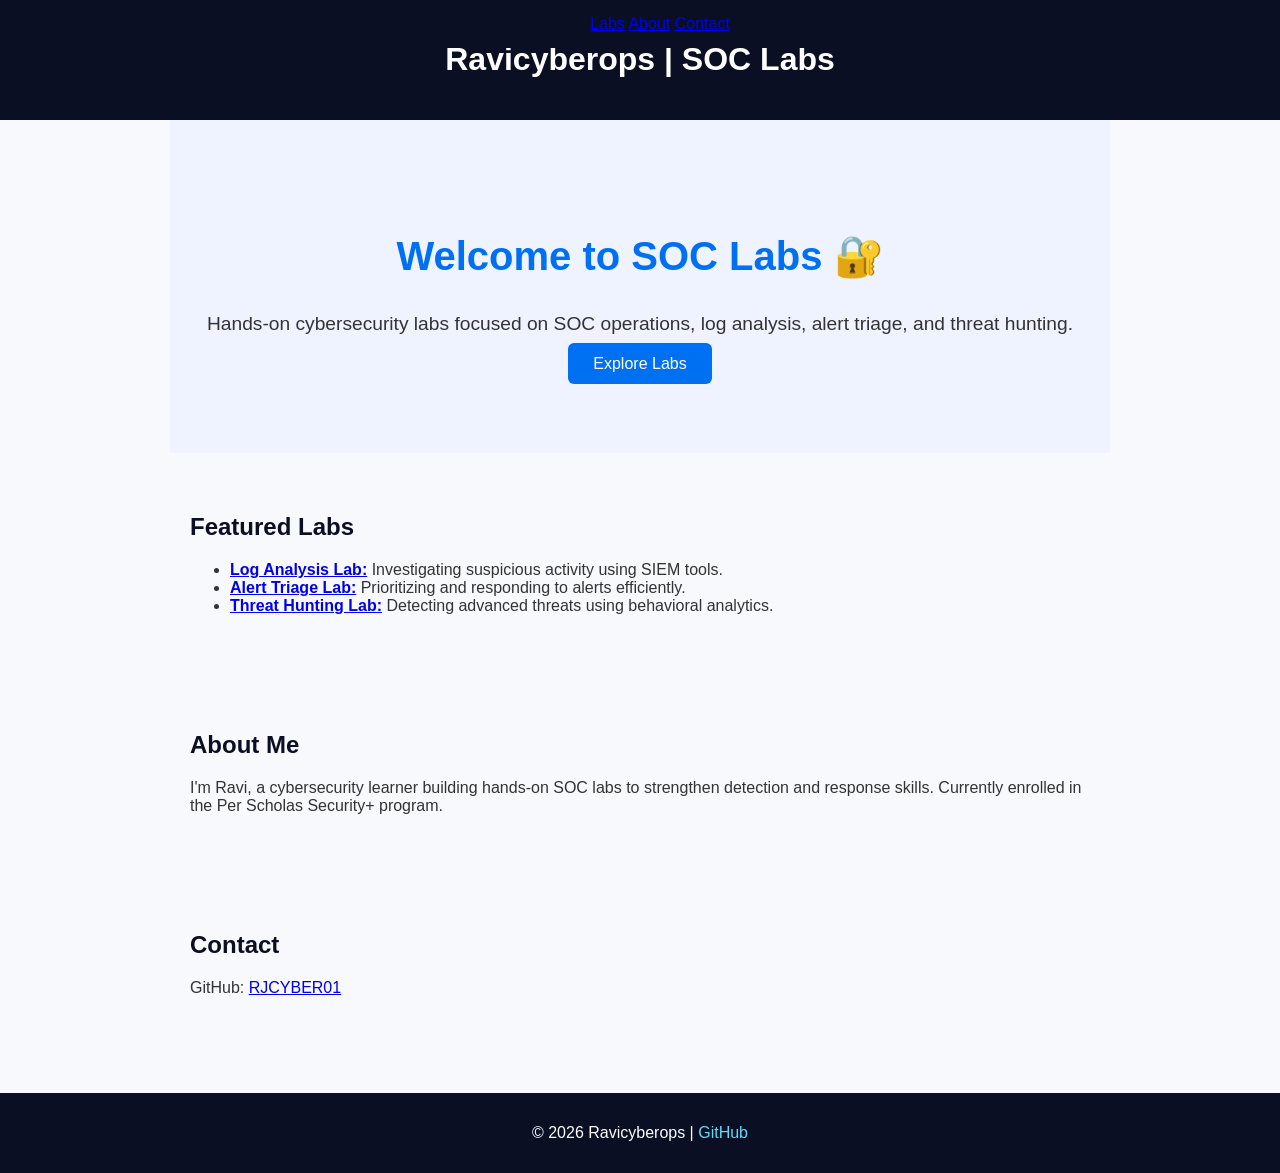
==== index.html @ dcb10598 "Add About Me section to index.html" ====
<!DOCTYPE html>
<html lang="en">
<head>
  <meta charset="UTF-8" />
  <meta name="viewport" content="width=device-width, initial-scale=1.0" />
  <title>Ravicyberops | SOC Labs</title>
  <style>
    body {
      font-family: Arial, sans-serif;
      margin: 0;
      padding: 0;
      background: #f7f9fc;
      color: #333;
    }

    header {
      background: #0a0f24;
      padding: 20px;
      text-align: center;
      color: white;
    }

    <nav>
  <a href="/log-analysis" class="active">Labs</a>
  <a href="#about">About</a>
  <a href="#contact">Contact</a>
</nav>
nav a:hover {
  color: #0070f3;
  text-decoration: underline;
}

nav a.active {
  color: #0070f3;
  border-bottom: 2px solid #0070f3;
}
nav {
  position: fixed;
  top: 0;
  width: 100%;
  background: #0a0f24;
  padding: 15px 0;
  z-index: 1000;
}

    .hero {
      text-align: center;
      padding: 80px 20px;
      background: #eef3ff;
    }

    .hero h1 {
      color: #0070f3;
      font-size: 2.5rem;
    }

    .hero p {
      font-size: 1.2rem;
      margin-bottom: 20px;
    }

    .btn {
      background: #0070f3;
      color: white;
      padding: 12px 25px;
      border-radius: 6px;
      text-decoration: none;
      font-size: 1rem;
    }

    section {
      padding: 40px 20px;
      max-width: 900px;
      margin: auto;
    }

    h2 {
      color: #0a0f24;
      margin-bottom: 20px;
    }

    footer {
      background: #0a0f24;
      color: white;
      text-align: center;
      padding: 15px;
      margin-top: 40px;
    }

    footer a {
      color: #61dafb;
      text-decoration: none;
    }
  </style>
</head>

<body>

  <header>
    <h1>Ravicyberops | SOC Labs</h1>
    <nav>
      <a href="#labs">Labs</a>
      <a href="#about">About</a>
      <a href="#contact">Contact</a>
    </nav>
  </header>

  <section class="hero">
    <h1>Welcome to SOC Labs 🔐</h1>
    <p>Hands-on cybersecurity labs focused on SOC operations, log analysis, alert triage, and threat hunting.</p>
    <a class="btn" href="#labs">Explore Labs</a>
  </section>

  <section id="labs">
  <h2>Featured Labs</h2>
  <ul>
    <li><strong><a href="/log-analysis">Log Analysis Lab:</a></strong> Investigating suspicious activity using SIEM tools.</li>
    <li><strong><a href="/alert-triage">Alert Triage Lab:</a></strong> Prioritizing and responding to alerts efficiently.</li>
    <li><strong><a href="/threat-hunting">Threat Hunting Lab:</a></strong> Detecting advanced threats using behavioral analytics.</li>
  </ul>
</section>



  <section id="about">
    <h2>About Me</h2>
    <p>I'm Ravi, a cybersecurity learner building hands-on SOC labs to strengthen detection and response skills. Currently enrolled in the Per Scholas Security+ program.</p>
  </section>

  <section id="contact">
    <h2>Contact</h2>
    <p>GitHub: <a href="https://github.com/RJCYBER01/soc-labs" target="_blank">RJCYBER01</a></p>
  </section>

  <footer>
    <p>© 2026 Ravicyberops | <a href="https://github.com/RJCYBER01/soc-labs">GitHub</a></p>
  </footer>

</body>
</html>
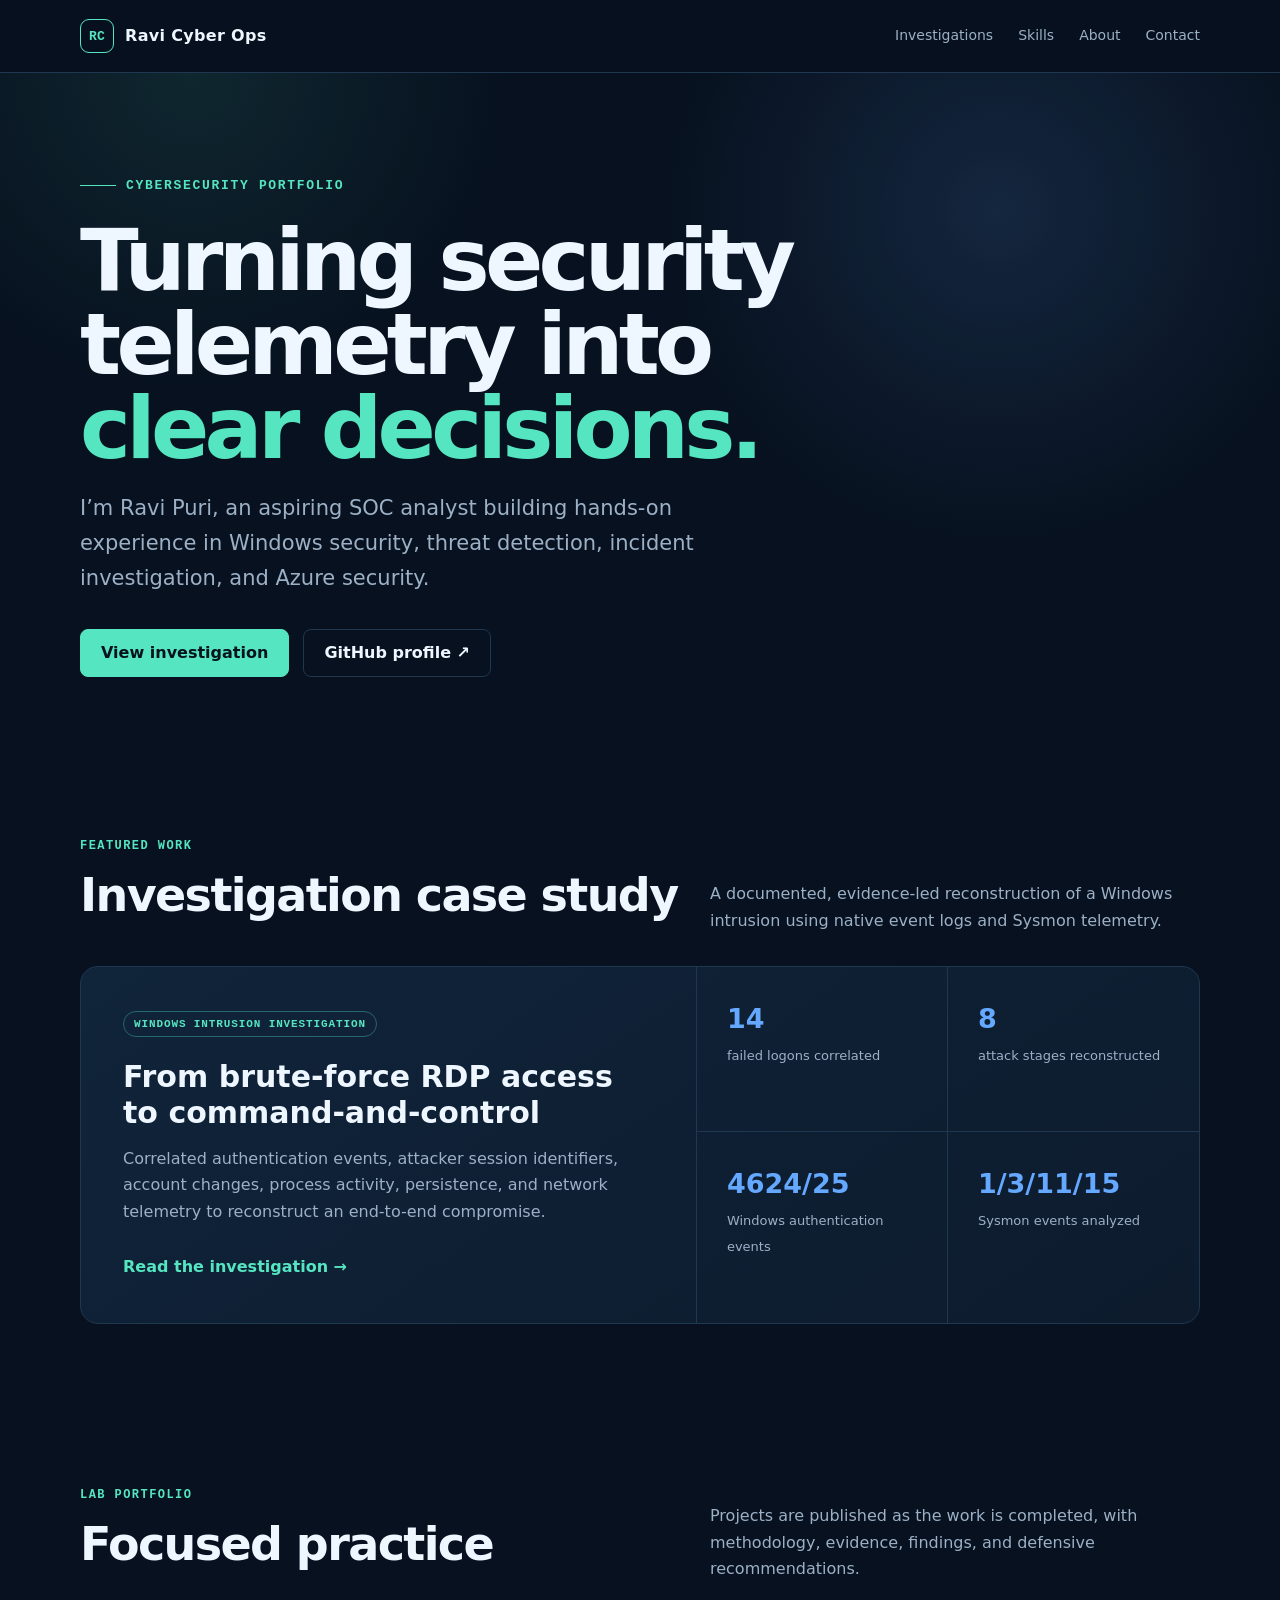
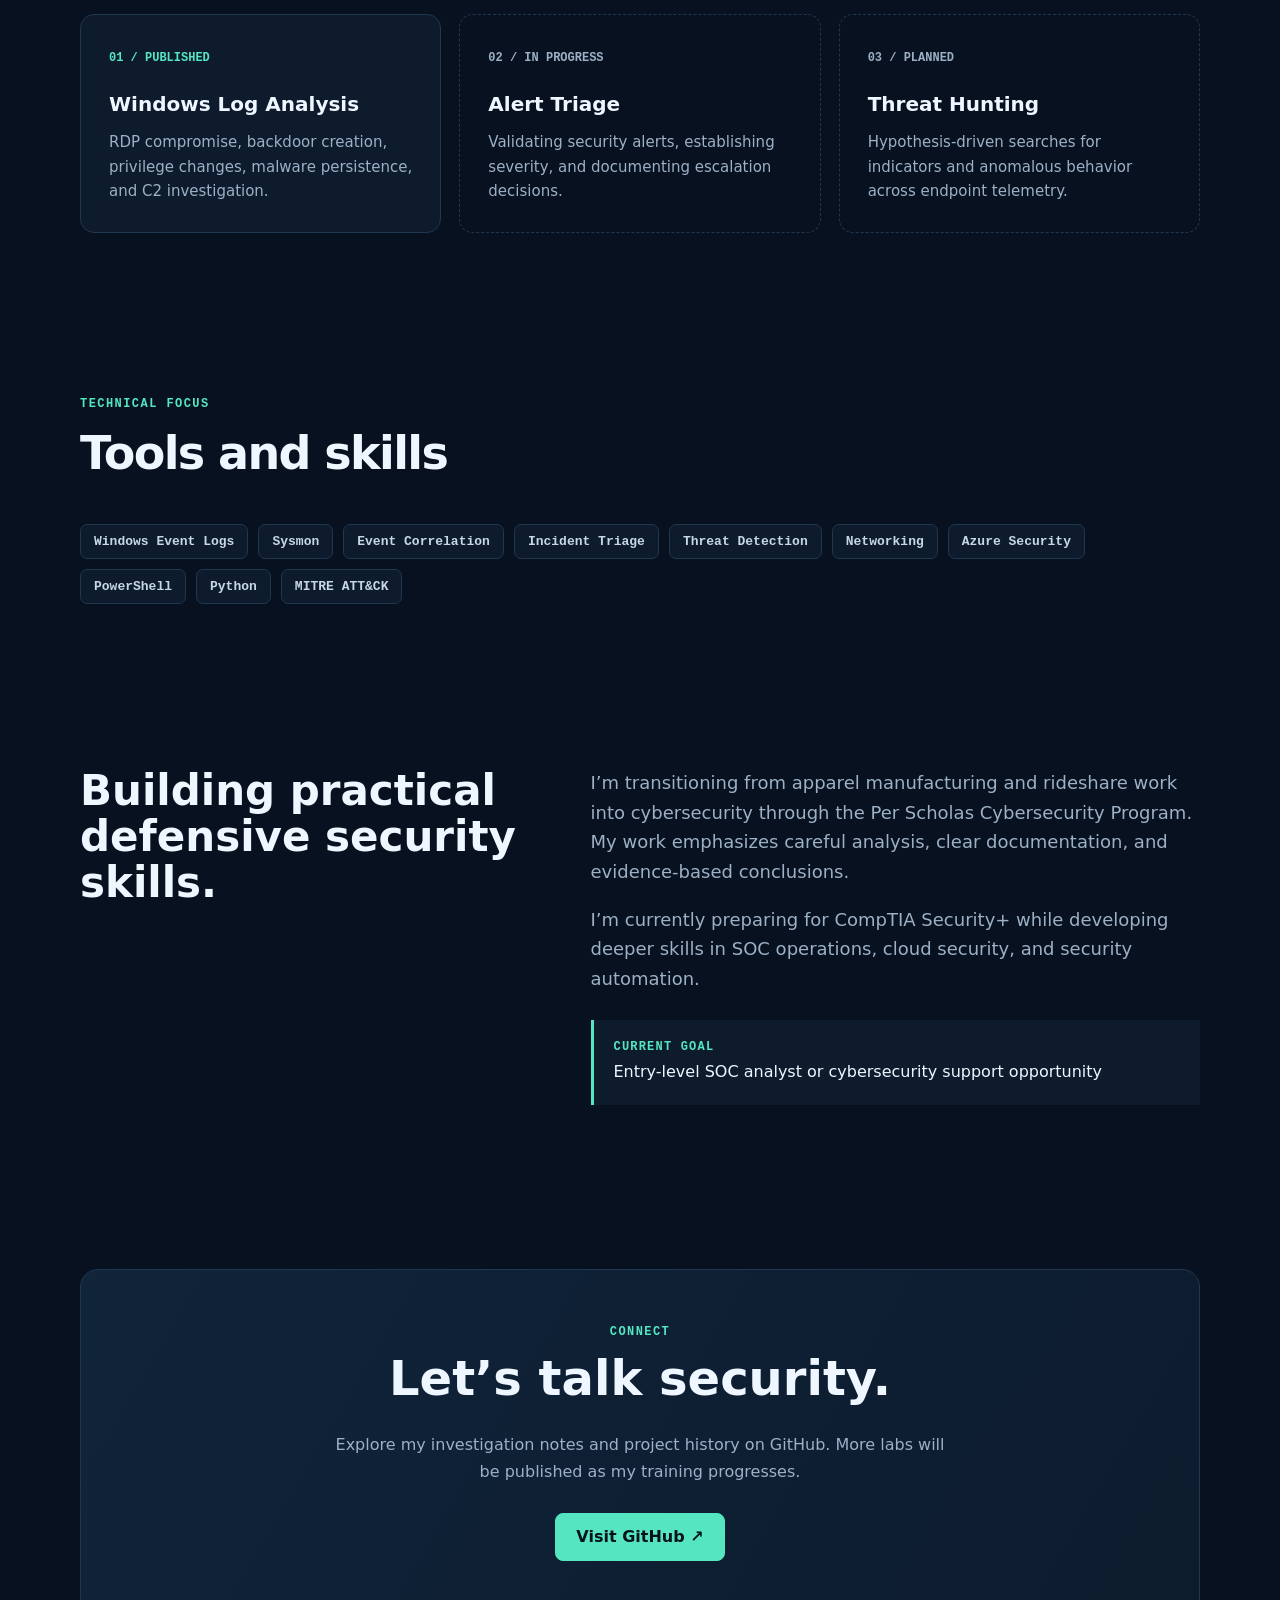
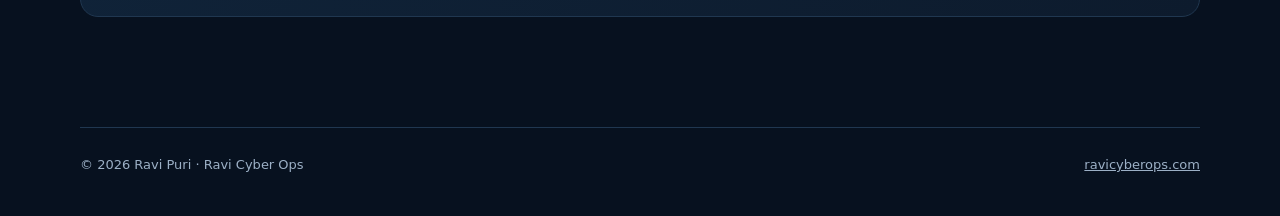
==== commit 111be296: "Redesign cybersecurity portfolio website" ====
--- a/index.html
+++ b/index.html
@@ -1,140 +1,42 @@
-<!DOCTYPE html>
+<!doctype html>
 <html lang="en">
 <head>
-  <meta charset="UTF-8" />
-  <meta name="viewport" content="width=device-width, initial-scale=1.0" />
-  <title>Ravicyberops | SOC Labs</title>
+  <meta charset="utf-8">
+  <meta name="viewport" content="width=device-width, initial-scale=1">
+  <meta name="description" content="Ravi Puri's cybersecurity portfolio featuring SOC investigations, Windows event analysis, threat detection, and cloud security learning.">
+  <meta property="og:title" content="Ravi Cyber Ops | Cybersecurity Portfolio">
+  <meta property="og:description" content="Hands-on SOC investigations, threat detection, Windows security, and Azure security learning.">
+  <meta property="og:type" content="website">
+  <meta property="og:url" content="https://ravicyberops.com">
+  <meta name="theme-color" content="#07111f">
+  <title>Ravi Cyber Ops | Cybersecurity Portfolio</title>
   <style>
-    body {
-      font-family: Arial, sans-serif;
-      margin: 0;
-      padding: 0;
-      background: #f7f9fc;
-      color: #333;
-    }
-
-    header {
-      background: #0a0f24;
-      padding: 20px;
-      text-align: center;
-      color: white;
-    }
-
-    <nav>
-  <a href="/log-analysis" class="active">Labs</a>
-  <a href="#about">About</a>
-  <a href="#contact">Contact</a>
-</nav>
-nav a:hover {
-  color: #0070f3;
-  text-decoration: underline;
-}
-
-nav a.active {
-  color: #0070f3;
-  border-bottom: 2px solid #0070f3;
-}
-nav {
-  position: fixed;
-  top: 0;
-  width: 100%;
-  background: #0a0f24;
-  padding: 15px 0;
-  z-index: 1000;
-}
-
-    .hero {
-      text-align: center;
-      padding: 80px 20px;
-      background: #eef3ff;
-    }
-
-    .hero h1 {
-      color: #0070f3;
-      font-size: 2.5rem;
-    }
-
-    .hero p {
-      font-size: 1.2rem;
-      margin-bottom: 20px;
-    }
-
-    .btn {
-      background: #0070f3;
-      color: white;
-      padding: 12px 25px;
-      border-radius: 6px;
-      text-decoration: none;
-      font-size: 1rem;
-    }
-
-    section {
-      padding: 40px 20px;
-      max-width: 900px;
-      margin: auto;
-    }
-
-    h2 {
-      color: #0a0f24;
-      margin-bottom: 20px;
-    }
-
-    footer {
-      background: #0a0f24;
-      color: white;
-      text-align: center;
-      padding: 15px;
-      margin-top: 40px;
-    }
-
-    footer a {
-      color: #61dafb;
-      text-decoration: none;
-    }
+    :root{--bg:#07111f;--panel:#0d1b2d;--panel2:#10243a;--text:#eef6ff;--muted:#9cb0c6;--line:#203750;--accent:#55e6c1;--accent2:#64a8ff;--max:1120px}
+    *{box-sizing:border-box}html{scroll-behavior:smooth}body{margin:0;background:var(--bg);color:var(--text);font:16px/1.65 Inter,ui-sans-serif,system-ui,-apple-system,"Segoe UI",sans-serif}a{color:inherit}a:focus-visible{outline:3px solid var(--accent);outline-offset:4px;border-radius:4px}.wrap{width:min(calc(100% - 40px),var(--max));margin:auto}
+    .skip{position:absolute;left:-999px;top:12px}.skip:focus{left:16px;z-index:10;background:white;color:#07111f;padding:8px 12px}
+    header{position:sticky;top:0;z-index:5;background:rgba(7,17,31,.92);backdrop-filter:blur(14px);border-bottom:1px solid var(--line)}nav{min-height:72px;display:flex;align-items:center;justify-content:space-between;gap:24px}.brand{display:flex;align-items:center;gap:11px;text-decoration:none;font-weight:800;letter-spacing:.02em}.mark{display:grid;place-items:center;width:34px;height:34px;border:1px solid var(--accent);border-radius:9px;color:var(--accent);font:700 13px/1 ui-monospace,monospace}.links{display:flex;gap:25px}.links a{text-decoration:none;color:var(--muted);font-size:14px}.links a:hover{color:var(--text)}
+    .hero{padding:105px 0 80px;background:radial-gradient(circle at 78% 20%,rgba(100,168,255,.14),transparent 30%),radial-gradient(circle at 15% 0,rgba(85,230,193,.1),transparent 25%)}.eyebrow{display:flex;align-items:center;gap:10px;color:var(--accent);font:700 13px/1.2 ui-monospace,monospace;text-transform:uppercase;letter-spacing:.13em}.eyebrow:before{content:"";width:36px;height:1px;background:var(--accent)}h1{max-width:820px;margin:24px 0 20px;font-size:clamp(46px,8vw,86px);line-height:.98;letter-spacing:-.055em}.hero h1 span{color:var(--accent)}.lead{max-width:690px;color:var(--muted);font-size:clamp(18px,2vw,21px)}.actions{display:flex;flex-wrap:wrap;gap:14px;margin-top:34px}.btn{display:inline-flex;align-items:center;justify-content:center;min-height:48px;padding:0 20px;border:1px solid var(--accent);border-radius:8px;background:var(--accent);color:#06131d;font-weight:800;text-decoration:none}.btn.secondary{background:transparent;color:var(--text);border-color:var(--line)}.btn:hover{transform:translateY(-2px)}
+    section{padding:82px 0}.section-head{display:flex;justify-content:space-between;align-items:end;gap:20px;margin-bottom:32px}.kicker{color:var(--accent);font:700 12px ui-monospace,monospace;letter-spacing:.12em;text-transform:uppercase}.section-head h2{margin:5px 0 0;font-size:clamp(30px,5vw,46px);letter-spacing:-.035em}.section-head p{max-width:490px;margin:0;color:var(--muted)}
+    .case{display:grid;grid-template-columns:1.1fr .9fr;background:linear-gradient(145deg,var(--panel2),var(--panel));border:1px solid var(--line);border-radius:18px;overflow:hidden}.case-main{padding:42px}.tag{display:inline-block;padding:6px 10px;border:1px solid rgba(85,230,193,.35);border-radius:999px;color:var(--accent);font:700 11px ui-monospace,monospace;letter-spacing:.08em;text-transform:uppercase}.case h3{font-size:30px;line-height:1.18;margin:22px 0 14px}.case p{color:var(--muted)}.case a{display:inline-block;margin-top:13px;color:var(--accent);font-weight:800;text-decoration:none}.case-data{display:grid;grid-template-columns:1fr 1fr;border-left:1px solid var(--line)}.metric{padding:30px;border-bottom:1px solid var(--line);border-right:1px solid var(--line)}.metric:nth-child(even){border-right:0}.metric:nth-last-child(-n+2){border-bottom:0}.metric strong{display:block;color:var(--accent2);font-size:27px}.metric span{color:var(--muted);font-size:13px}
+    .grid{display:grid;grid-template-columns:repeat(3,1fr);gap:18px}.card{padding:28px;border:1px solid var(--line);border-radius:14px;background:var(--panel)}.card .num{color:var(--accent);font:700 12px ui-monospace,monospace}.card h3{margin:18px 0 9px;font-size:20px}.card p{margin:0;color:var(--muted);font-size:15px}.card.muted{border-style:dashed;background:transparent}.card.muted .num{color:var(--muted)}
+    .skills{display:flex;flex-wrap:wrap;gap:10px}.skills span{padding:9px 13px;border:1px solid var(--line);border-radius:7px;background:var(--panel);color:#c8d7e6;font:600 13px ui-monospace,monospace}
+    .about{display:grid;grid-template-columns:.85fr 1.15fr;gap:60px;align-items:start}.about h2{font-size:42px;line-height:1.1;margin:0}.about p{margin:0 0 18px;color:var(--muted);font-size:18px}.status{margin-top:26px;padding:20px;border-left:3px solid var(--accent);background:var(--panel)}.status strong{display:block;color:var(--accent);font:700 12px ui-monospace,monospace;text-transform:uppercase;letter-spacing:.1em}.status span{display:block;margin-top:5px}
+    .contact{padding:55px;border:1px solid var(--line);border-radius:18px;background:linear-gradient(120deg,var(--panel2),var(--panel));text-align:center}.contact h2{margin:0;font-size:clamp(31px,5vw,48px)}.contact p{max-width:620px;margin:14px auto 28px;color:var(--muted)}footer{padding:28px 0 40px;color:var(--muted);font-size:13px}.foot{display:flex;justify-content:space-between;border-top:1px solid var(--line);padding-top:26px}.foot a{color:var(--muted)}
+    @media(max-width:800px){.links{display:none}.hero{padding-top:75px}.case,.about{grid-template-columns:1fr}.case-data{border-left:0;border-top:1px solid var(--line)}.grid{grid-template-columns:1fr}.section-head{display:block}.section-head p{margin-top:12px}.contact{padding:38px 24px}.foot{display:block}.foot span{display:block;margin-top:8px}}
+    @media(max-width:480px){.wrap{width:min(calc(100% - 28px),var(--max))}.case-main{padding:28px}.metric{padding:21px}.case-data{grid-template-columns:1fr}.metric,.metric:nth-child(even){border-right:0}.metric:nth-last-child(2){border-bottom:1px solid var(--line)}}
   </style>
 </head>
-
 <body>
-
-  <header>
-    <h1>Ravicyberops | SOC Labs</h1>
-    <nav>
-      <a href="#labs">Labs</a>
-      <a href="#about">About</a>
-      <a href="#contact">Contact</a>
-    </nav>
-  </header>
-
-  <section class="hero">
-    <h1>Welcome to SOC Labs 🔐</h1>
-    <p>Hands-on cybersecurity labs focused on SOC operations, log analysis, alert triage, and threat hunting.</p>
-    <a class="btn" href="#labs">Explore Labs</a>
-  </section>
-
-  <section id="labs">
-  <h2>Featured Labs</h2>
-  <ul>
-    <li><strong><a href="/log-analysis">Log Analysis Lab:</a></strong> Investigating suspicious activity using SIEM tools.</li>
-    <li><strong><a href="/alert-triage">Alert Triage Lab:</a></strong> Prioritizing and responding to alerts efficiently.</li>
-    <li><strong><a href="/threat-hunting">Threat Hunting Lab:</a></strong> Detecting advanced threats using behavioral analytics.</li>
-  </ul>
-</section>
-
-
-
-  <section id="about">
-    <h2>About Me</h2>
-    <p>I'm Ravi, a cybersecurity learner building hands-on SOC labs to strengthen detection and response skills. Currently enrolled in the Per Scholas Security+ program.</p>
-  </section>
-
-  <section id="contact">
-    <h2>Contact</h2>
-    <p>GitHub: <a href="https://github.com/RJCYBER01/soc-labs" target="_blank">RJCYBER01</a></p>
-  </section>
-
-  <footer>
-    <p>© 2026 Ravicyberops | <a href="https://github.com/RJCYBER01/soc-labs">GitHub</a></p>
-  </footer>
-
+  <a class="skip" href="#main">Skip to content</a>
+  <header><nav class="wrap" aria-label="Primary navigation"><a class="brand" href="/"><span class="mark">RC</span>Ravi Cyber Ops</a><div class="links"><a href="#work">Investigations</a><a href="#skills">Skills</a><a href="#about">About</a><a href="#contact">Contact</a></div></nav></header>
+  <main id="main">
+    <section class="hero"><div class="wrap"><div class="eyebrow">Cybersecurity portfolio</div><h1>Turning security telemetry into <span>clear decisions.</span></h1><p class="lead">I’m Ravi Puri, an aspiring SOC analyst building hands-on experience in Windows security, threat detection, incident investigation, and Azure security.</p><div class="actions"><a class="btn" href="#work">View investigation</a><a class="btn secondary" href="https://github.com/RJCYBER01" target="_blank" rel="noopener">GitHub profile ↗</a></div></div></section>
+    <section id="work"><div class="wrap"><div class="section-head"><div><div class="kicker">Featured work</div><h2>Investigation case study</h2></div><p>A documented, evidence-led reconstruction of a Windows intrusion using native event logs and Sysmon telemetry.</p></div><article class="case"><div class="case-main"><span class="tag">Windows intrusion investigation</span><h3>From brute-force RDP access to command-and-control</h3><p>Correlated authentication events, attacker session identifiers, account changes, process activity, persistence, and network telemetry to reconstruct an end-to-end compromise.</p><a href="/log-analysis/windows-logging-for-soc/">Read the investigation →</a></div><div class="case-data" aria-label="Investigation highlights"><div class="metric"><strong>14</strong><span>failed logons correlated</span></div><div class="metric"><strong>8</strong><span>attack stages reconstructed</span></div><div class="metric"><strong>4624/25</strong><span>Windows authentication events</span></div><div class="metric"><strong>1/3/11/15</strong><span>Sysmon events analyzed</span></div></div></article></div></section>
+    <section><div class="wrap"><div class="section-head"><div><div class="kicker">Lab portfolio</div><h2>Focused practice</h2></div><p>Projects are published as the work is completed, with methodology, evidence, findings, and defensive recommendations.</p></div><div class="grid"><article class="card"><span class="num">01 / PUBLISHED</span><h3>Windows Log Analysis</h3><p>RDP compromise, backdoor creation, privilege changes, malware persistence, and C2 investigation.</p></article><article class="card muted"><span class="num">02 / IN PROGRESS</span><h3>Alert Triage</h3><p>Validating security alerts, establishing severity, and documenting escalation decisions.</p></article><article class="card muted"><span class="num">03 / PLANNED</span><h3>Threat Hunting</h3><p>Hypothesis-driven searches for indicators and anomalous behavior across endpoint telemetry.</p></article></div></div></section>
+    <section id="skills"><div class="wrap"><div class="section-head"><div><div class="kicker">Technical focus</div><h2>Tools and skills</h2></div></div><div class="skills" aria-label="Skills"><span>Windows Event Logs</span><span>Sysmon</span><span>Event Correlation</span><span>Incident Triage</span><span>Threat Detection</span><span>Networking</span><span>Azure Security</span><span>PowerShell</span><span>Python</span><span>MITRE ATT&amp;CK</span></div></div></section>
+    <section id="about"><div class="wrap about"><h2>Building practical defensive security skills.</h2><div><p>I’m transitioning from apparel manufacturing and rideshare work into cybersecurity through the Per Scholas Cybersecurity Program. My work emphasizes careful analysis, clear documentation, and evidence-based conclusions.</p><p>I’m currently preparing for CompTIA Security+ while developing deeper skills in SOC operations, cloud security, and security automation.</p><div class="status"><strong>Current goal</strong><span>Entry-level SOC analyst or cybersecurity support opportunity</span></div></div></div></section>
+    <section id="contact"><div class="wrap"><div class="contact"><div class="kicker">Connect</div><h2>Let’s talk security.</h2><p>Explore my investigation notes and project history on GitHub. More labs will be published as my training progresses.</p><a class="btn" href="https://github.com/RJCYBER01" target="_blank" rel="noopener">Visit GitHub ↗</a></div></div></section>
+  </main>
+  <footer><div class="wrap foot"><span>© 2026 Ravi Puri · Ravi Cyber Ops</span><span><a href="https://ravicyberops.com">ravicyberops.com</a></span></div></footer>
 </body>
 </html>
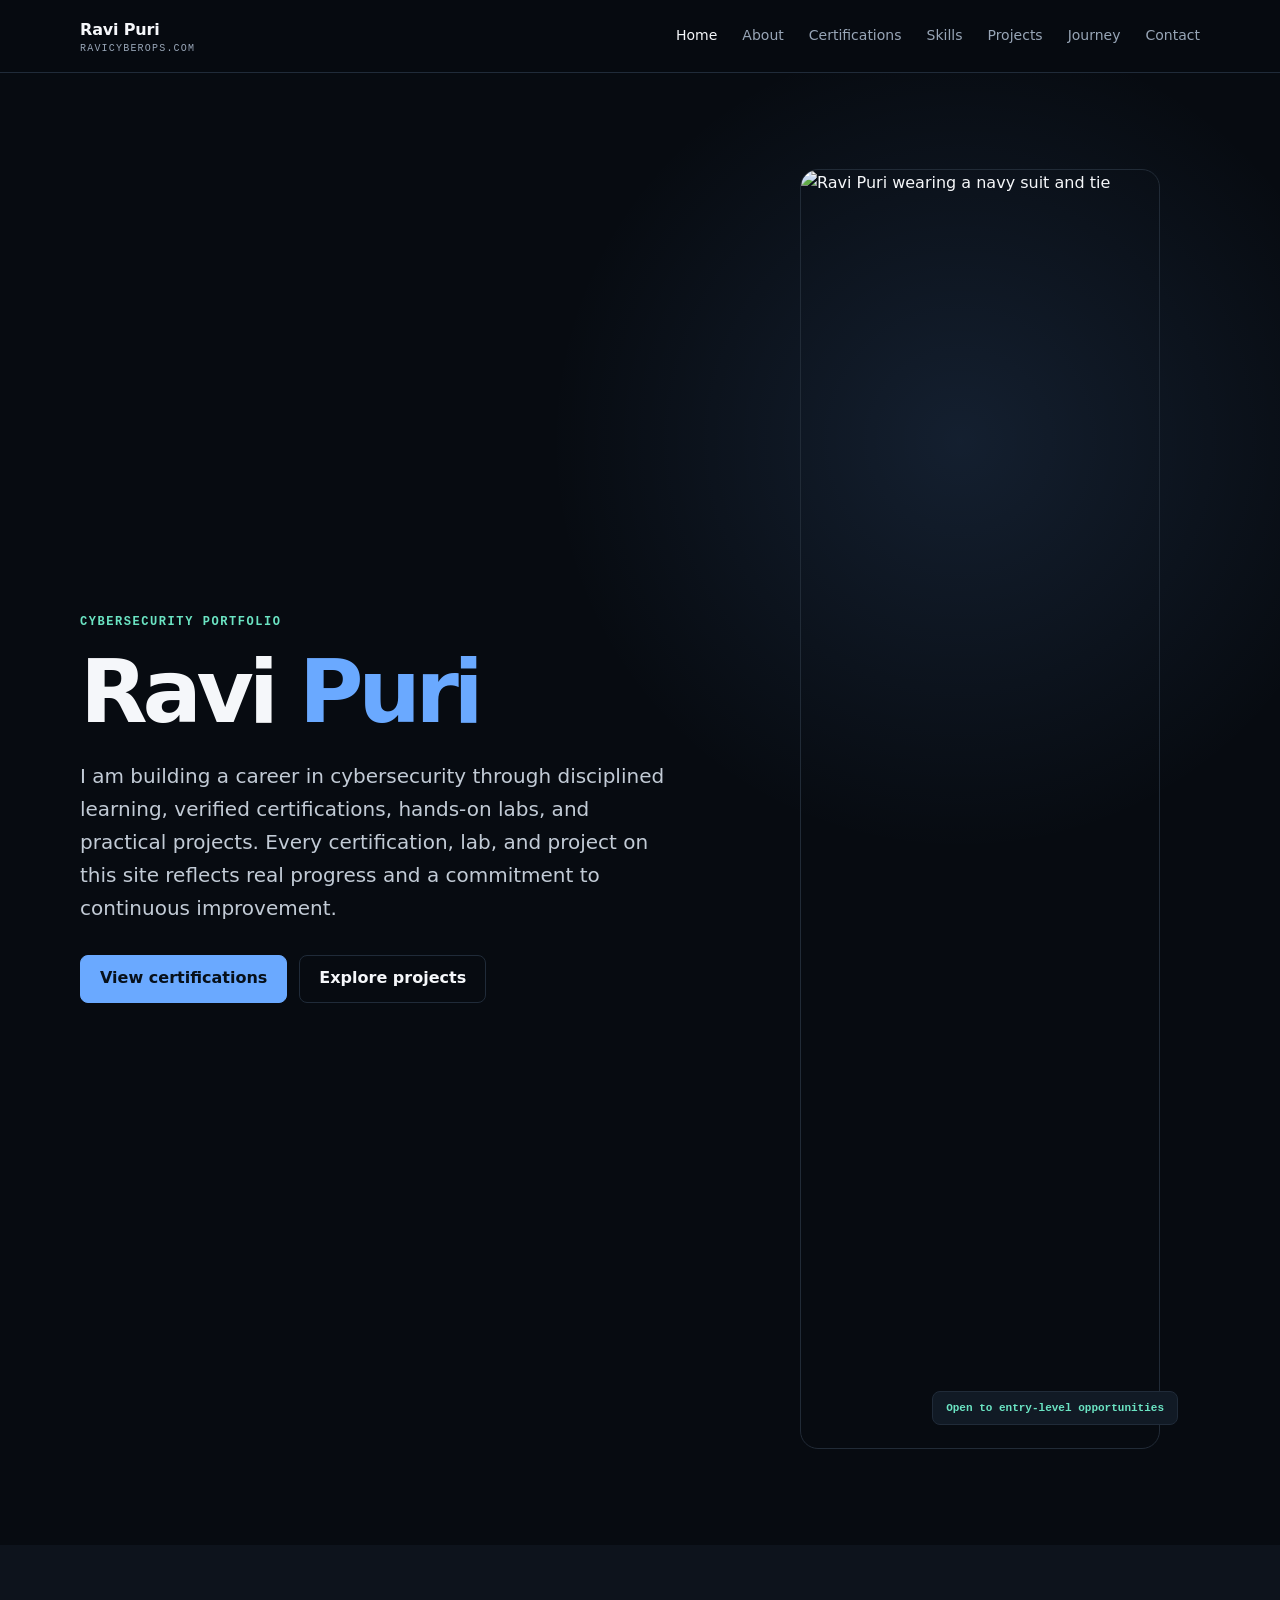
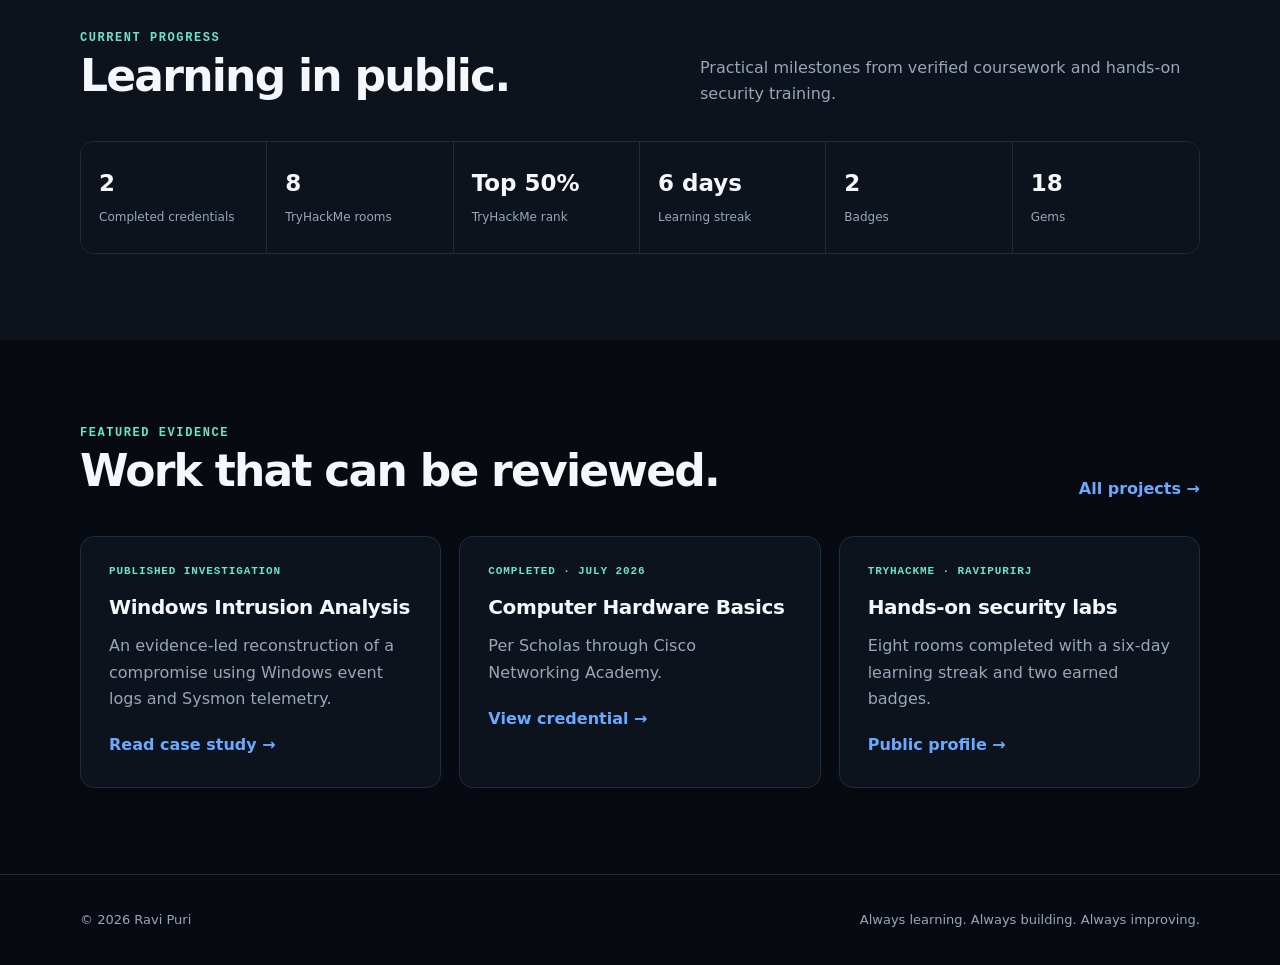
==== commit 900857e1: "Build minimalist cybersecurity portfolio" ====
--- a/index.html
+++ b/index.html
@@ -1,42 +1,6 @@
-<!doctype html>
-<html lang="en">
-<head>
-  <meta charset="utf-8">
-  <meta name="viewport" content="width=device-width, initial-scale=1">
-  <meta name="description" content="Ravi Puri's cybersecurity portfolio featuring SOC investigations, Windows event analysis, threat detection, and cloud security learning.">
-  <meta property="og:title" content="Ravi Cyber Ops | Cybersecurity Portfolio">
-  <meta property="og:description" content="Hands-on SOC investigations, threat detection, Windows security, and Azure security learning.">
-  <meta property="og:type" content="website">
-  <meta property="og:url" content="https://ravicyberops.com">
-  <meta name="theme-color" content="#07111f">
-  <title>Ravi Cyber Ops | Cybersecurity Portfolio</title>
-  <style>
-    :root{--bg:#07111f;--panel:#0d1b2d;--panel2:#10243a;--text:#eef6ff;--muted:#9cb0c6;--line:#203750;--accent:#55e6c1;--accent2:#64a8ff;--max:1120px}
-    *{box-sizing:border-box}html{scroll-behavior:smooth}body{margin:0;background:var(--bg);color:var(--text);font:16px/1.65 Inter,ui-sans-serif,system-ui,-apple-system,"Segoe UI",sans-serif}a{color:inherit}a:focus-visible{outline:3px solid var(--accent);outline-offset:4px;border-radius:4px}.wrap{width:min(calc(100% - 40px),var(--max));margin:auto}
-    .skip{position:absolute;left:-999px;top:12px}.skip:focus{left:16px;z-index:10;background:white;color:#07111f;padding:8px 12px}
-    header{position:sticky;top:0;z-index:5;background:rgba(7,17,31,.92);backdrop-filter:blur(14px);border-bottom:1px solid var(--line)}nav{min-height:72px;display:flex;align-items:center;justify-content:space-between;gap:24px}.brand{display:flex;align-items:center;gap:11px;text-decoration:none;font-weight:800;letter-spacing:.02em}.mark{display:grid;place-items:center;width:34px;height:34px;border:1px solid var(--accent);border-radius:9px;color:var(--accent);font:700 13px/1 ui-monospace,monospace}.links{display:flex;gap:25px}.links a{text-decoration:none;color:var(--muted);font-size:14px}.links a:hover{color:var(--text)}
-    .hero{padding:105px 0 80px;background:radial-gradient(circle at 78% 20%,rgba(100,168,255,.14),transparent 30%),radial-gradient(circle at 15% 0,rgba(85,230,193,.1),transparent 25%)}.eyebrow{display:flex;align-items:center;gap:10px;color:var(--accent);font:700 13px/1.2 ui-monospace,monospace;text-transform:uppercase;letter-spacing:.13em}.eyebrow:before{content:"";width:36px;height:1px;background:var(--accent)}h1{max-width:820px;margin:24px 0 20px;font-size:clamp(46px,8vw,86px);line-height:.98;letter-spacing:-.055em}.hero h1 span{color:var(--accent)}.lead{max-width:690px;color:var(--muted);font-size:clamp(18px,2vw,21px)}.actions{display:flex;flex-wrap:wrap;gap:14px;margin-top:34px}.btn{display:inline-flex;align-items:center;justify-content:center;min-height:48px;padding:0 20px;border:1px solid var(--accent);border-radius:8px;background:var(--accent);color:#06131d;font-weight:800;text-decoration:none}.btn.secondary{background:transparent;color:var(--text);border-color:var(--line)}.btn:hover{transform:translateY(-2px)}
-    section{padding:82px 0}.section-head{display:flex;justify-content:space-between;align-items:end;gap:20px;margin-bottom:32px}.kicker{color:var(--accent);font:700 12px ui-monospace,monospace;letter-spacing:.12em;text-transform:uppercase}.section-head h2{margin:5px 0 0;font-size:clamp(30px,5vw,46px);letter-spacing:-.035em}.section-head p{max-width:490px;margin:0;color:var(--muted)}
-    .case{display:grid;grid-template-columns:1.1fr .9fr;background:linear-gradient(145deg,var(--panel2),var(--panel));border:1px solid var(--line);border-radius:18px;overflow:hidden}.case-main{padding:42px}.tag{display:inline-block;padding:6px 10px;border:1px solid rgba(85,230,193,.35);border-radius:999px;color:var(--accent);font:700 11px ui-monospace,monospace;letter-spacing:.08em;text-transform:uppercase}.case h3{font-size:30px;line-height:1.18;margin:22px 0 14px}.case p{color:var(--muted)}.case a{display:inline-block;margin-top:13px;color:var(--accent);font-weight:800;text-decoration:none}.case-data{display:grid;grid-template-columns:1fr 1fr;border-left:1px solid var(--line)}.metric{padding:30px;border-bottom:1px solid var(--line);border-right:1px solid var(--line)}.metric:nth-child(even){border-right:0}.metric:nth-last-child(-n+2){border-bottom:0}.metric strong{display:block;color:var(--accent2);font-size:27px}.metric span{color:var(--muted);font-size:13px}
-    .grid{display:grid;grid-template-columns:repeat(3,1fr);gap:18px}.card{padding:28px;border:1px solid var(--line);border-radius:14px;background:var(--panel)}.card .num{color:var(--accent);font:700 12px ui-monospace,monospace}.card h3{margin:18px 0 9px;font-size:20px}.card p{margin:0;color:var(--muted);font-size:15px}.card.muted{border-style:dashed;background:transparent}.card.muted .num{color:var(--muted)}
-    .skills{display:flex;flex-wrap:wrap;gap:10px}.skills span{padding:9px 13px;border:1px solid var(--line);border-radius:7px;background:var(--panel);color:#c8d7e6;font:600 13px ui-monospace,monospace}
-    .about{display:grid;grid-template-columns:.85fr 1.15fr;gap:60px;align-items:start}.about h2{font-size:42px;line-height:1.1;margin:0}.about p{margin:0 0 18px;color:var(--muted);font-size:18px}.status{margin-top:26px;padding:20px;border-left:3px solid var(--accent);background:var(--panel)}.status strong{display:block;color:var(--accent);font:700 12px ui-monospace,monospace;text-transform:uppercase;letter-spacing:.1em}.status span{display:block;margin-top:5px}
-    .contact{padding:55px;border:1px solid var(--line);border-radius:18px;background:linear-gradient(120deg,var(--panel2),var(--panel));text-align:center}.contact h2{margin:0;font-size:clamp(31px,5vw,48px)}.contact p{max-width:620px;margin:14px auto 28px;color:var(--muted)}footer{padding:28px 0 40px;color:var(--muted);font-size:13px}.foot{display:flex;justify-content:space-between;border-top:1px solid var(--line);padding-top:26px}.foot a{color:var(--muted)}
-    @media(max-width:800px){.links{display:none}.hero{padding-top:75px}.case,.about{grid-template-columns:1fr}.case-data{border-left:0;border-top:1px solid var(--line)}.grid{grid-template-columns:1fr}.section-head{display:block}.section-head p{margin-top:12px}.contact{padding:38px 24px}.foot{display:block}.foot span{display:block;margin-top:8px}}
-    @media(max-width:480px){.wrap{width:min(calc(100% - 28px),var(--max))}.case-main{padding:28px}.metric{padding:21px}.case-data{grid-template-columns:1fr}.metric,.metric:nth-child(even){border-right:0}.metric:nth-last-child(2){border-bottom:1px solid var(--line)}}
-  </style>
-</head>
-<body>
-  <a class="skip" href="#main">Skip to content</a>
-  <header><nav class="wrap" aria-label="Primary navigation"><a class="brand" href="/"><span class="mark">RC</span>Ravi Cyber Ops</a><div class="links"><a href="#work">Investigations</a><a href="#skills">Skills</a><a href="#about">About</a><a href="#contact">Contact</a></div></nav></header>
-  <main id="main">
-    <section class="hero"><div class="wrap"><div class="eyebrow">Cybersecurity portfolio</div><h1>Turning security telemetry into <span>clear decisions.</span></h1><p class="lead">I’m Ravi Puri, an aspiring SOC analyst building hands-on experience in Windows security, threat detection, incident investigation, and Azure security.</p><div class="actions"><a class="btn" href="#work">View investigation</a><a class="btn secondary" href="https://github.com/RJCYBER01" target="_blank" rel="noopener">GitHub profile ↗</a></div></div></section>
-    <section id="work"><div class="wrap"><div class="section-head"><div><div class="kicker">Featured work</div><h2>Investigation case study</h2></div><p>A documented, evidence-led reconstruction of a Windows intrusion using native event logs and Sysmon telemetry.</p></div><article class="case"><div class="case-main"><span class="tag">Windows intrusion investigation</span><h3>From brute-force RDP access to command-and-control</h3><p>Correlated authentication events, attacker session identifiers, account changes, process activity, persistence, and network telemetry to reconstruct an end-to-end compromise.</p><a href="/log-analysis/windows-logging-for-soc/">Read the investigation →</a></div><div class="case-data" aria-label="Investigation highlights"><div class="metric"><strong>14</strong><span>failed logons correlated</span></div><div class="metric"><strong>8</strong><span>attack stages reconstructed</span></div><div class="metric"><strong>4624/25</strong><span>Windows authentication events</span></div><div class="metric"><strong>1/3/11/15</strong><span>Sysmon events analyzed</span></div></div></article></div></section>
-    <section><div class="wrap"><div class="section-head"><div><div class="kicker">Lab portfolio</div><h2>Focused practice</h2></div><p>Projects are published as the work is completed, with methodology, evidence, findings, and defensive recommendations.</p></div><div class="grid"><article class="card"><span class="num">01 / PUBLISHED</span><h3>Windows Log Analysis</h3><p>RDP compromise, backdoor creation, privilege changes, malware persistence, and C2 investigation.</p></article><article class="card muted"><span class="num">02 / IN PROGRESS</span><h3>Alert Triage</h3><p>Validating security alerts, establishing severity, and documenting escalation decisions.</p></article><article class="card muted"><span class="num">03 / PLANNED</span><h3>Threat Hunting</h3><p>Hypothesis-driven searches for indicators and anomalous behavior across endpoint telemetry.</p></article></div></div></section>
-    <section id="skills"><div class="wrap"><div class="section-head"><div><div class="kicker">Technical focus</div><h2>Tools and skills</h2></div></div><div class="skills" aria-label="Skills"><span>Windows Event Logs</span><span>Sysmon</span><span>Event Correlation</span><span>Incident Triage</span><span>Threat Detection</span><span>Networking</span><span>Azure Security</span><span>PowerShell</span><span>Python</span><span>MITRE ATT&amp;CK</span></div></div></section>
-    <section id="about"><div class="wrap about"><h2>Building practical defensive security skills.</h2><div><p>I’m transitioning from apparel manufacturing and rideshare work into cybersecurity through the Per Scholas Cybersecurity Program. My work emphasizes careful analysis, clear documentation, and evidence-based conclusions.</p><p>I’m currently preparing for CompTIA Security+ while developing deeper skills in SOC operations, cloud security, and security automation.</p><div class="status"><strong>Current goal</strong><span>Entry-level SOC analyst or cybersecurity support opportunity</span></div></div></div></section>
-    <section id="contact"><div class="wrap"><div class="contact"><div class="kicker">Connect</div><h2>Let’s talk security.</h2><p>Explore my investigation notes and project history on GitHub. More labs will be published as my training progresses.</p><a class="btn" href="https://github.com/RJCYBER01" target="_blank" rel="noopener">Visit GitHub ↗</a></div></div></section>
-  </main>
-  <footer><div class="wrap foot"><span>© 2026 Ravi Puri · Ravi Cyber Ops</span><span><a href="https://ravicyberops.com">ravicyberops.com</a></span></div></footer>
-</body>
-</html>
+<!doctype html><html lang="en"><head><meta charset="utf-8"><meta name="viewport" content="width=device-width,initial-scale=1"><meta name="description" content="Ravi Puri's cybersecurity portfolio: verified certifications, hands-on labs, and practical projects."><meta property="og:title" content="Ravi Puri | Cybersecurity Portfolio"><meta property="og:description" content="Disciplined learning, verified certifications, hands-on labs, and practical projects."><meta property="og:url" content="https://ravicyberops.com"><meta name="theme-color" content="#070b11"><title>Ravi Puri | Cybersecurity Portfolio</title><link rel="stylesheet" href="/assets/site.css"><link rel="stylesheet" href="/assets/headshot-fallback.css"></head><body><a class="skip" href="#main">Skip to content</a>
+<header class="site-header"><nav class="wrap nav" aria-label="Primary"><a class="brand" href="/">Ravi Puri<small>ravicyberops.com</small></a><button class="menu" aria-expanded="false" aria-controls="navlinks">Menu</button><div class="nav-links" id="navlinks"><a aria-current="page" href="/">Home</a><a href="/about/">About</a><a href="/certifications/">Certifications</a><a href="/skills/">Skills</a><a href="/projects/">Projects</a><a href="/journey/">Journey</a><a href="/contact/">Contact</a></div></nav></header>
+<main id="main"><section class="hero"><div class="wrap hero-grid"><div><div class="eyebrow">Cybersecurity portfolio</div><h1>Ravi <span>Puri</span></h1><p class="mission">I am building a career in cybersecurity through disciplined learning, verified certifications, hands-on labs, and practical projects. Every certification, lab, and project on this site reflects real progress and a commitment to continuous improvement.</p><div class="actions"><a class="btn" href="/certifications/">View certifications</a><a class="btn secondary" href="/projects/">Explore projects</a></div></div><figure class="portrait"><img src="/assets/ravi-puri-headshot.png" alt="Ravi Puri wearing a navy suit and tie" width="1024" height="1280"></figure></div></section>
+<section class="section alt"><div class="wrap"><div class="section-head"><div><div class="kicker">Current progress</div><h2>Learning in public.</h2></div><p>Practical milestones from verified coursework and hands-on security training.</p></div><div class="stats"><div class="stat"><strong>2</strong><span>Completed credentials</span></div><div class="stat"><strong>8</strong><span>TryHackMe rooms</span></div><div class="stat"><strong>Top 50%</strong><span>TryHackMe rank</span></div><div class="stat"><strong>6 days</strong><span>Learning streak</span></div><div class="stat"><strong>2</strong><span>Badges</span></div><div class="stat"><strong>18</strong><span>Gems</span></div></div></div></section>
+<section class="section"><div class="wrap"><div class="section-head"><div><div class="kicker">Featured evidence</div><h2>Work that can be reviewed.</h2></div><a class="card-link" href="/projects/">All projects →</a></div><div class="grid"><article class="card"><div class="meta">Published investigation</div><h3>Windows Intrusion Analysis</h3><p>An evidence-led reconstruction of a compromise using Windows event logs and Sysmon telemetry.</p><a class="card-link" href="/log-analysis/windows-logging-for-soc/">Read case study →</a></article><article class="card"><div class="meta">Completed · July 2026</div><h3>Computer Hardware Basics</h3><p>Per Scholas through Cisco Networking Academy.</p><a class="card-link" href="/certifications/computer-hardware-basics/">View credential →</a></article><article class="card"><div class="meta">TryHackMe · ravipurirj</div><h3>Hands-on security labs</h3><p>Eight rooms completed with a six-day learning streak and two earned badges.</p><a class="card-link" href="https://tryhackme.com/p/ravipurirj" target="_blank" rel="noopener">Public profile →</a></article></div></div></section></main>
+<footer><div class="wrap foot"><span>© 2026 Ravi Puri</span><span>Always learning. Always building. Always improving.</span></div></footer><script src="/assets/site.js"></script></body></html>
--- a/assets/site.css
+++ b/assets/site.css
@@ -0,0 +1 @@
+:root{--bg:#070b11;--surface:#0d131c;--surface2:#111a25;--text:#f5f7fa;--muted:#98a6b7;--line:#202b39;--blue:#6aa9ff;--cyan:#6be4c3;--max:1120px}*{box-sizing:border-box}html{scroll-behavior:smooth}body{margin:0;background:var(--bg);color:var(--text);font:16px/1.65 Inter,ui-sans-serif,system-ui,-apple-system,"Segoe UI",sans-serif}a{color:inherit}img{max-width:100%;display:block}.wrap{width:min(calc(100% - 40px),var(--max));margin:auto}.skip{position:absolute;left:-999px}.skip:focus{left:16px;top:12px;z-index:30;background:#fff;color:#000;padding:8px 12px}.site-header{position:sticky;top:0;z-index:20;background:rgba(7,11,17,.9);backdrop-filter:blur(14px);border-bottom:1px solid var(--line)}.nav{min-height:72px;display:flex;align-items:center;justify-content:space-between;gap:24px}.brand{text-decoration:none;font-weight:800;letter-spacing:-.01em}.brand small{display:block;color:var(--muted);font:500 10px/1.2 ui-monospace,monospace;letter-spacing:.12em;text-transform:uppercase}.nav-links{display:flex;align-items:center;gap:25px}.nav-links a{text-decoration:none;color:var(--muted);font-size:14px}.nav-links a:hover,.nav-links a[aria-current=page]{color:var(--text)}.menu{display:none;border:1px solid var(--line);border-radius:8px;background:transparent;color:var(--text);padding:8px 11px;font:inherit}.hero{min-height:calc(100vh - 72px);display:grid;align-items:center;background:radial-gradient(circle at 75% 25%,rgba(106,169,255,.13),transparent 28%)}.hero-grid{display:grid;grid-template-columns:1.25fr .75fr;gap:80px;align-items:center;padding:80px 0}.eyebrow,.kicker{color:var(--cyan);font:700 12px ui-monospace,monospace;letter-spacing:.13em;text-transform:uppercase}h1{font-size:clamp(48px,8vw,88px);line-height:.98;letter-spacing:-.06em;margin:20px 0 24px}h1 span{color:var(--blue)}.mission{max-width:720px;color:#c2cbd6;font-size:clamp(17px,2vw,20px)}.actions{display:flex;flex-wrap:wrap;gap:12px;margin-top:30px}.btn{display:inline-flex;align-items:center;justify-content:center;min-height:48px;padding:0 19px;border:1px solid var(--blue);border-radius:8px;background:var(--blue);color:#07101a;font-weight:800;text-decoration:none}.btn.secondary{background:transparent;color:var(--text);border-color:var(--line)}.portrait{position:relative;max-width:360px;justify-self:end}.portrait img{width:100%;aspect-ratio:4/5;object-fit:cover;object-position:center 20%;border-radius:18px;filter:saturate(.85);border:1px solid var(--line)}.portrait:after{content:"Open to entry-level opportunities";position:absolute;right:-18px;bottom:24px;padding:10px 13px;background:var(--surface2);border:1px solid var(--line);border-radius:8px;color:var(--cyan);font:700 11px ui-monospace,monospace}.section{padding:86px 0}.section.alt{background:var(--surface)}.page-hero{padding:90px 0 55px;border-bottom:1px solid var(--line)}.page-hero h1{font-size:clamp(42px,7vw,70px);margin-bottom:16px}.page-hero p{max-width:680px;color:var(--muted);font-size:19px}.section-head{display:flex;justify-content:space-between;align-items:end;gap:32px;margin-bottom:34px}.section-head h2,h2{font-size:clamp(30px,4vw,44px);letter-spacing:-.04em;line-height:1.1;margin:7px 0}.section-head p{max-width:500px;color:var(--muted);margin:0}.grid{display:grid;grid-template-columns:repeat(3,1fr);gap:18px}.card{padding:28px;background:var(--surface);border:1px solid var(--line);border-radius:14px}.alt .card{background:var(--bg)}.card h2,.card h3{font-size:20px;letter-spacing:-.02em;margin:14px 0 9px}.card p{color:var(--muted);margin:0}.meta{color:var(--cyan);font:700 11px ui-monospace,monospace;letter-spacing:.08em;text-transform:uppercase}.card-link{display:inline-block;margin-top:20px;color:var(--blue);font-weight:700;text-decoration:none}.stats{display:grid;grid-template-columns:repeat(6,1fr);border:1px solid var(--line);border-radius:14px;overflow:hidden}.stat{padding:23px 18px;background:var(--surface);border-right:1px solid var(--line)}.stat:last-child{border:0}.stat strong{display:block;font-size:23px}.stat span{color:var(--muted);font-size:12px}.prose{max-width:760px}.prose p{color:#b8c3cf;font-size:18px}.categories{display:grid;grid-template-columns:repeat(2,1fr);gap:18px}.skill-list{display:flex;flex-wrap:wrap;gap:9px;margin-top:18px}.skill-list span{padding:7px 10px;border:1px solid var(--line);border-radius:6px;color:#c5cfda;font-size:13px}.timeline{max-width:780px;border-left:1px solid var(--line);margin-left:8px}.event{position:relative;padding:0 0 42px 34px}.event:before{content:"";position:absolute;left:-6px;top:7px;width:11px;height:11px;border-radius:50%;background:var(--cyan)}.event time{color:var(--cyan);font:700 11px ui-monospace,monospace}.event h2{font-size:22px;margin:8px 0}.event p{color:var(--muted);margin:0}.contact-panel{display:grid;grid-template-columns:1fr 1fr;gap:50px;padding:45px;background:var(--surface);border:1px solid var(--line);border-radius:16px}.contact-links{display:grid;gap:12px}.contact-links a{padding:16px 18px;background:var(--bg);border:1px solid var(--line);border-radius:9px;text-decoration:none}.credential{display:grid;grid-template-columns:1fr .55fr;gap:50px}.facts{border-top:1px solid var(--line)}.fact{display:grid;grid-template-columns:160px 1fr;padding:15px 0;border-bottom:1px solid var(--line)}.fact span:first-child{color:var(--muted)}footer{padding:34px 0;color:var(--muted);font-size:13px;border-top:1px solid var(--line)}.foot{display:flex;justify-content:space-between;gap:20px}.foot a{color:var(--muted)}@media(max-width:850px){.menu{display:block}.nav-links{display:none;position:absolute;top:72px;left:0;right:0;padding:20px;background:var(--bg);border-bottom:1px solid var(--line);flex-direction:column;align-items:flex-start}.nav-links.open{display:flex}.hero-grid,.credential,.contact-panel{grid-template-columns:1fr}.hero{min-height:auto}.portrait{justify-self:start;max-width:280px}.stats{grid-template-columns:repeat(3,1fr)}.stat:nth-child(3){border-right:0}.grid{grid-template-columns:1fr 1fr}}@media(max-width:600px){.wrap{width:min(calc(100% - 28px),var(--max))}.hero-grid{padding:62px 0;gap:48px}.grid,.categories,.stats{grid-template-columns:1fr}.stat{border-right:0;border-bottom:1px solid var(--line)}.section-head{display:block}.section-head p{margin-top:12px}.fact{grid-template-columns:1fr;gap:3px}.contact-panel{padding:27px}.foot{display:block}.foot span{display:block;margin-top:8px}.portrait:after{right:-5px}}
--- a/assets/headshot-fallback.css
+++ b/assets/headshot-fallback.css
@@ -0,0 +1 @@
+.portrait-placeholder{width:100%;aspect-ratio:4/5;display:grid;place-items:center;border-radius:18px;border:1px solid var(--line);background:linear-gradient(145deg,var(--surface2),#0a111a);color:var(--blue);font:800 72px/1 ui-monospace,monospace;letter-spacing:-.08em}
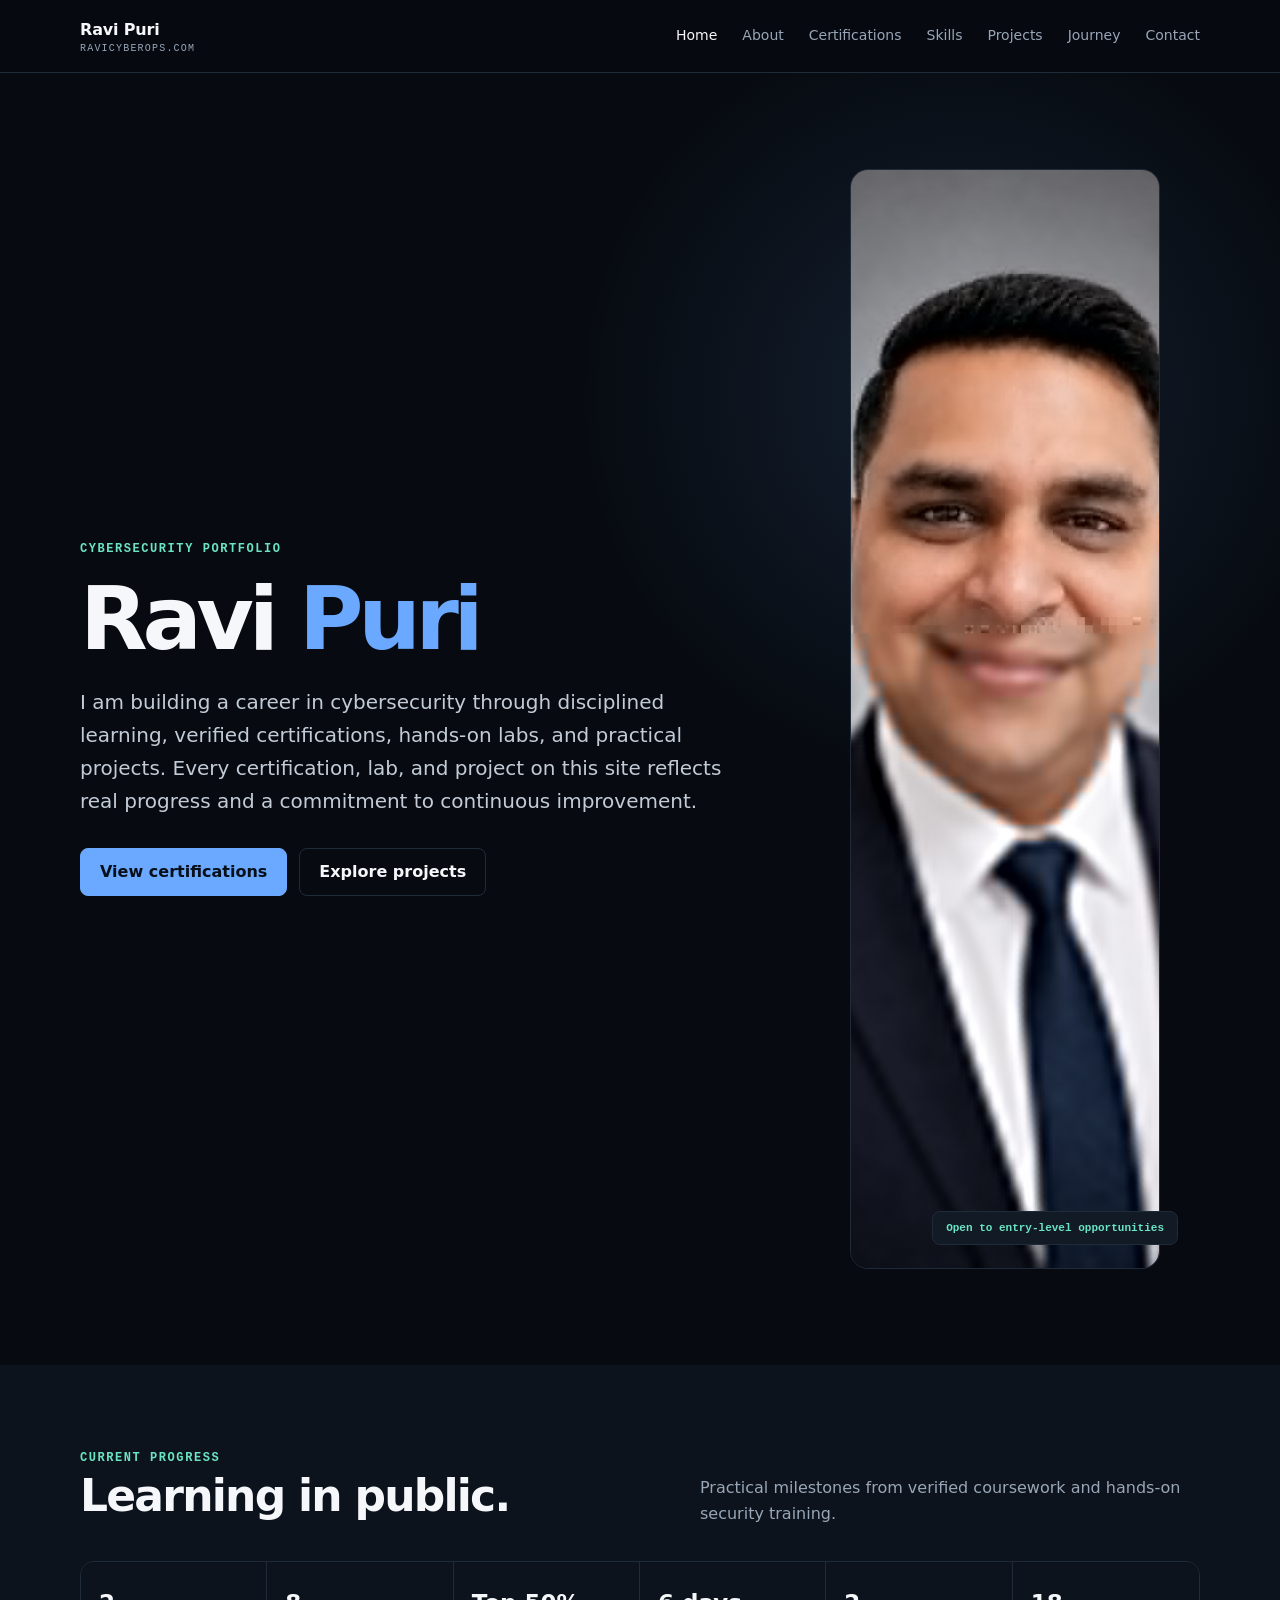
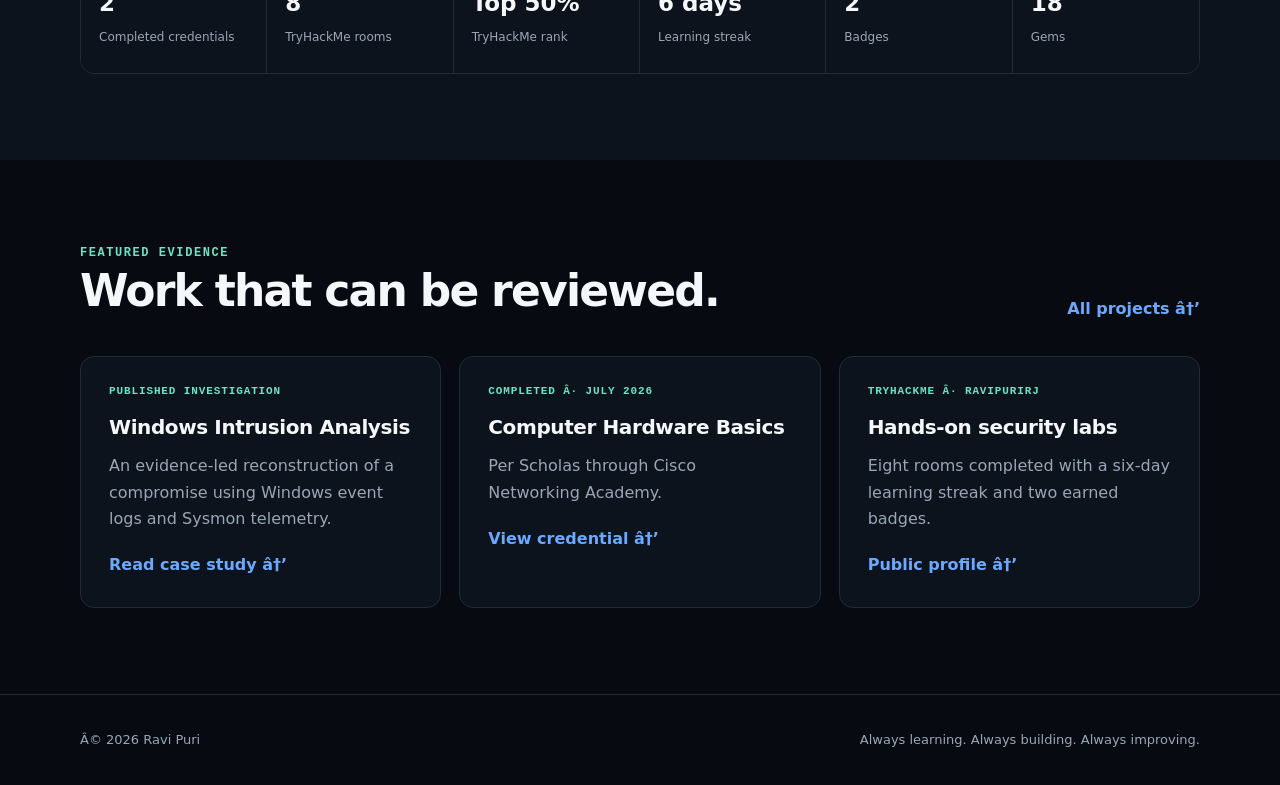
==== commit 8099c783: "Fix portrait and certificate visibility" ====
--- a/index.html
+++ b/index.html
@@ -1,6 +1,6 @@
 <!doctype html><html lang="en"><head><meta charset="utf-8"><meta name="viewport" content="width=device-width,initial-scale=1"><meta name="description" content="Ravi Puri's cybersecurity portfolio: verified certifications, hands-on labs, and practical projects."><meta property="og:title" content="Ravi Puri | Cybersecurity Portfolio"><meta property="og:description" content="Disciplined learning, verified certifications, hands-on labs, and practical projects."><meta property="og:url" content="https://ravicyberops.com"><meta name="theme-color" content="#070b11"><title>Ravi Puri | Cybersecurity Portfolio</title><link rel="stylesheet" href="/assets/site.css"><link rel="stylesheet" href="/assets/headshot-fallback.css"></head><body><a class="skip" href="#main">Skip to content</a>
 <header class="site-header"><nav class="wrap nav" aria-label="Primary"><a class="brand" href="/">Ravi Puri<small>ravicyberops.com</small></a><button class="menu" aria-expanded="false" aria-controls="navlinks">Menu</button><div class="nav-links" id="navlinks"><a aria-current="page" href="/">Home</a><a href="/about/">About</a><a href="/certifications/">Certifications</a><a href="/skills/">Skills</a><a href="/projects/">Projects</a><a href="/journey/">Journey</a><a href="/contact/">Contact</a></div></nav></header>
-<main id="main"><section class="hero"><div class="wrap hero-grid"><div><div class="eyebrow">Cybersecurity portfolio</div><h1>Ravi <span>Puri</span></h1><p class="mission">I am building a career in cybersecurity through disciplined learning, verified certifications, hands-on labs, and practical projects. Every certification, lab, and project on this site reflects real progress and a commitment to continuous improvement.</p><div class="actions"><a class="btn" href="/certifications/">View certifications</a><a class="btn secondary" href="/projects/">Explore projects</a></div></div><figure class="portrait"><img src="/assets/ravi-puri-headshot.png" alt="Ravi Puri wearing a navy suit and tie" width="1024" height="1280"></figure></div></section>
+<main id="main"><section class="hero"><div class="wrap hero-grid"><div><div class="eyebrow">Cybersecurity portfolio</div><h1>Ravi <span>Puri</span></h1><p class="mission">I am building a career in cybersecurity through disciplined learning, verified certifications, hands-on labs, and practical projects. Every certification, lab, and project on this site reflects real progress and a commitment to continuous improvement.</p><div class="actions"><a class="btn" href="/certifications/">View certifications</a><a class="btn secondary" href="/projects/">Explore projects</a></div></div><figure class="portrait"><img src="/assets/ravi-puri-headshot.jpg" alt="Ravi Puri" width="900" height="1100"></figure></div></section>
 <section class="section alt"><div class="wrap"><div class="section-head"><div><div class="kicker">Current progress</div><h2>Learning in public.</h2></div><p>Practical milestones from verified coursework and hands-on security training.</p></div><div class="stats"><div class="stat"><strong>2</strong><span>Completed credentials</span></div><div class="stat"><strong>8</strong><span>TryHackMe rooms</span></div><div class="stat"><strong>Top 50%</strong><span>TryHackMe rank</span></div><div class="stat"><strong>6 days</strong><span>Learning streak</span></div><div class="stat"><strong>2</strong><span>Badges</span></div><div class="stat"><strong>18</strong><span>Gems</span></div></div></div></section>
-<section class="section"><div class="wrap"><div class="section-head"><div><div class="kicker">Featured evidence</div><h2>Work that can be reviewed.</h2></div><a class="card-link" href="/projects/">All projects →</a></div><div class="grid"><article class="card"><div class="meta">Published investigation</div><h3>Windows Intrusion Analysis</h3><p>An evidence-led reconstruction of a compromise using Windows event logs and Sysmon telemetry.</p><a class="card-link" href="/log-analysis/windows-logging-for-soc/">Read case study →</a></article><article class="card"><div class="meta">Completed · July 2026</div><h3>Computer Hardware Basics</h3><p>Per Scholas through Cisco Networking Academy.</p><a class="card-link" href="/certifications/computer-hardware-basics/">View credential →</a></article><article class="card"><div class="meta">TryHackMe · ravipurirj</div><h3>Hands-on security labs</h3><p>Eight rooms completed with a six-day learning streak and two earned badges.</p><a class="card-link" href="https://tryhackme.com/p/ravipurirj" target="_blank" rel="noopener">Public profile →</a></article></div></div></section></main>
-<footer><div class="wrap foot"><span>© 2026 Ravi Puri</span><span>Always learning. Always building. Always improving.</span></div></footer><script src="/assets/site.js"></script></body></html>
+<section class="section"><div class="wrap"><div class="section-head"><div><div class="kicker">Featured evidence</div><h2>Work that can be reviewed.</h2></div><a class="card-link" href="/projects/">All projects â†’</a></div><div class="grid"><article class="card"><div class="meta">Published investigation</div><h3>Windows Intrusion Analysis</h3><p>An evidence-led reconstruction of a compromise using Windows event logs and Sysmon telemetry.</p><a class="card-link" href="/log-analysis/windows-logging-for-soc/">Read case study â†’</a></article><article class="card"><div class="meta">Completed Â· July 2026</div><h3>Computer Hardware Basics</h3><p>Per Scholas through Cisco Networking Academy.</p><a class="card-link" href="/certifications/computer-hardware-basics/">View credential â†’</a></article><article class="card"><div class="meta">TryHackMe Â· ravipurirj</div><h3>Hands-on security labs</h3><p>Eight rooms completed with a six-day learning streak and two earned badges.</p><a class="card-link" href="https://tryhackme.com/p/ravipurirj" target="_blank" rel="noopener">Public profile â†’</a></article></div></div></section></main>
+<footer><div class="wrap foot"><span>Â© 2026 Ravi Puri</span><span>Always learning. Always building. Always improving.</span></div></footer><script src="/assets/site.js"></script></body></html>
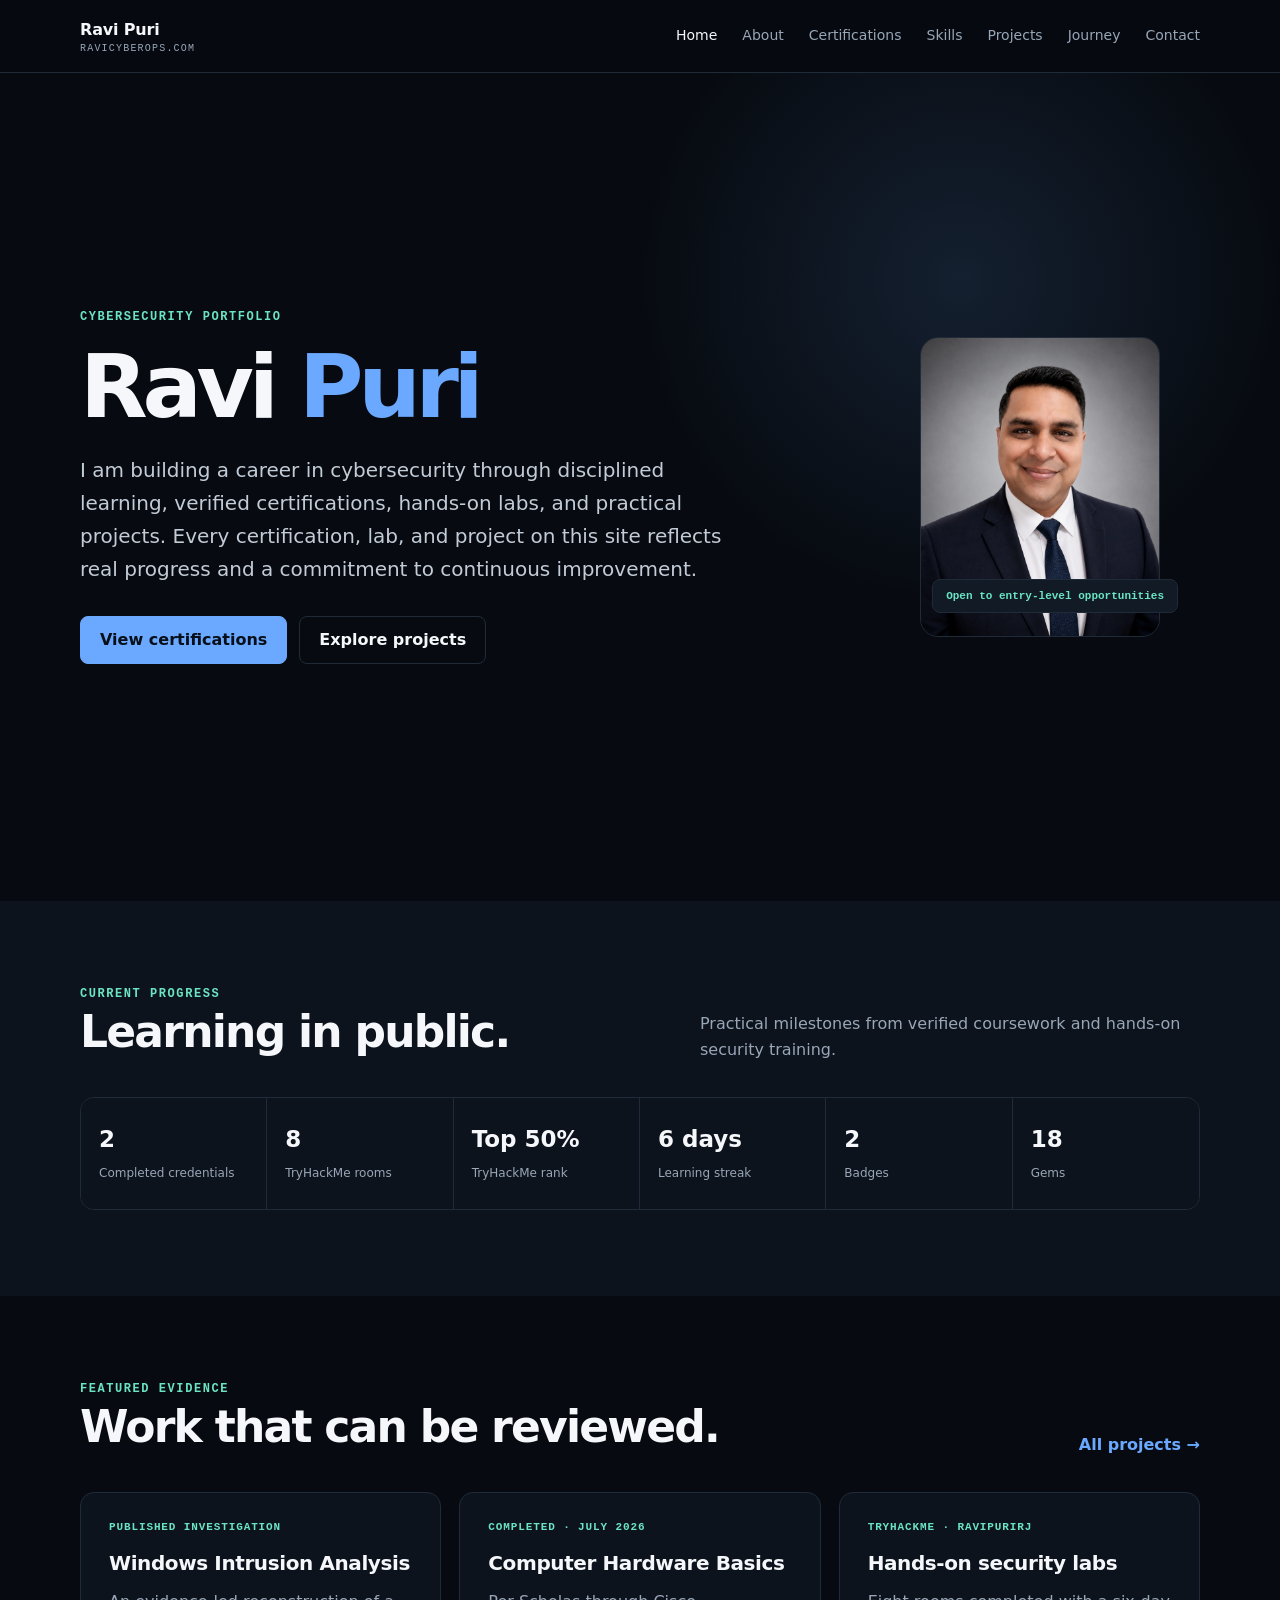
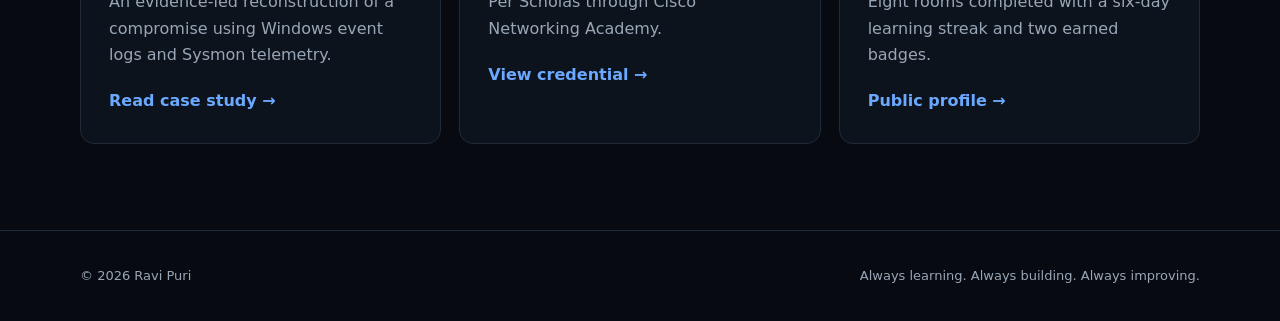
==== commit 9977e52e: "Correct text encoding across portfolio" ====
--- a/index.html
+++ b/index.html
@@ -2,5 +2,5 @@
 <header class="site-header"><nav class="wrap nav" aria-label="Primary"><a class="brand" href="/">Ravi Puri<small>ravicyberops.com</small></a><button class="menu" aria-expanded="false" aria-controls="navlinks">Menu</button><div class="nav-links" id="navlinks"><a aria-current="page" href="/">Home</a><a href="/about/">About</a><a href="/certifications/">Certifications</a><a href="/skills/">Skills</a><a href="/projects/">Projects</a><a href="/journey/">Journey</a><a href="/contact/">Contact</a></div></nav></header>
 <main id="main"><section class="hero"><div class="wrap hero-grid"><div><div class="eyebrow">Cybersecurity portfolio</div><h1>Ravi <span>Puri</span></h1><p class="mission">I am building a career in cybersecurity through disciplined learning, verified certifications, hands-on labs, and practical projects. Every certification, lab, and project on this site reflects real progress and a commitment to continuous improvement.</p><div class="actions"><a class="btn" href="/certifications/">View certifications</a><a class="btn secondary" href="/projects/">Explore projects</a></div></div><figure class="portrait"><img src="/assets/ravi-puri-headshot.jpg" alt="Ravi Puri" width="900" height="1100"></figure></div></section>
 <section class="section alt"><div class="wrap"><div class="section-head"><div><div class="kicker">Current progress</div><h2>Learning in public.</h2></div><p>Practical milestones from verified coursework and hands-on security training.</p></div><div class="stats"><div class="stat"><strong>2</strong><span>Completed credentials</span></div><div class="stat"><strong>8</strong><span>TryHackMe rooms</span></div><div class="stat"><strong>Top 50%</strong><span>TryHackMe rank</span></div><div class="stat"><strong>6 days</strong><span>Learning streak</span></div><div class="stat"><strong>2</strong><span>Badges</span></div><div class="stat"><strong>18</strong><span>Gems</span></div></div></div></section>
-<section class="section"><div class="wrap"><div class="section-head"><div><div class="kicker">Featured evidence</div><h2>Work that can be reviewed.</h2></div><a class="card-link" href="/projects/">All projects â†’</a></div><div class="grid"><article class="card"><div class="meta">Published investigation</div><h3>Windows Intrusion Analysis</h3><p>An evidence-led reconstruction of a compromise using Windows event logs and Sysmon telemetry.</p><a class="card-link" href="/log-analysis/windows-logging-for-soc/">Read case study â†’</a></article><article class="card"><div class="meta">Completed Â· July 2026</div><h3>Computer Hardware Basics</h3><p>Per Scholas through Cisco Networking Academy.</p><a class="card-link" href="/certifications/computer-hardware-basics/">View credential â†’</a></article><article class="card"><div class="meta">TryHackMe Â· ravipurirj</div><h3>Hands-on security labs</h3><p>Eight rooms completed with a six-day learning streak and two earned badges.</p><a class="card-link" href="https://tryhackme.com/p/ravipurirj" target="_blank" rel="noopener">Public profile â†’</a></article></div></div></section></main>
-<footer><div class="wrap foot"><span>Â© 2026 Ravi Puri</span><span>Always learning. Always building. Always improving.</span></div></footer><script src="/assets/site.js"></script></body></html>+<section class="section"><div class="wrap"><div class="section-head"><div><div class="kicker">Featured evidence</div><h2>Work that can be reviewed.</h2></div><a class="card-link" href="/projects/">All projects →</a></div><div class="grid"><article class="card"><div class="meta">Published investigation</div><h3>Windows Intrusion Analysis</h3><p>An evidence-led reconstruction of a compromise using Windows event logs and Sysmon telemetry.</p><a class="card-link" href="/log-analysis/windows-logging-for-soc/">Read case study →</a></article><article class="card"><div class="meta">Completed · July 2026</div><h3>Computer Hardware Basics</h3><p>Per Scholas through Cisco Networking Academy.</p><a class="card-link" href="/certifications/computer-hardware-basics/">View credential →</a></article><article class="card"><div class="meta">TryHackMe · ravipurirj</div><h3>Hands-on security labs</h3><p>Eight rooms completed with a six-day learning streak and two earned badges.</p><a class="card-link" href="https://tryhackme.com/p/ravipurirj" target="_blank" rel="noopener">Public profile →</a></article></div></div></section></main>
+<footer><div class="wrap foot"><span>© 2026 Ravi Puri</span><span>Always learning. Always building. Always improving.</span></div></footer><script src="/assets/site.js"></script></body></html>
--- a/assets/headshot-fallback.css
+++ b/assets/headshot-fallback.css
@@ -1 +1,4 @@
 .portrait-placeholder{width:100%;aspect-ratio:4/5;display:grid;place-items:center;border-radius:18px;border:1px solid var(--line);background:linear-gradient(145deg,var(--surface2),#0a111a);color:var(--blue);font:800 72px/1 ui-monospace,monospace;letter-spacing:-.08em}
+.portrait{width:240px;max-width:240px;justify-self:end}
+.portrait img{width:240px;height:300px;aspect-ratio:auto;object-fit:cover;object-position:center 32%;image-rendering:auto}
+@media(max-width:850px){.portrait{width:220px;max-width:220px;justify-self:start}.portrait img{width:220px;height:275px}}
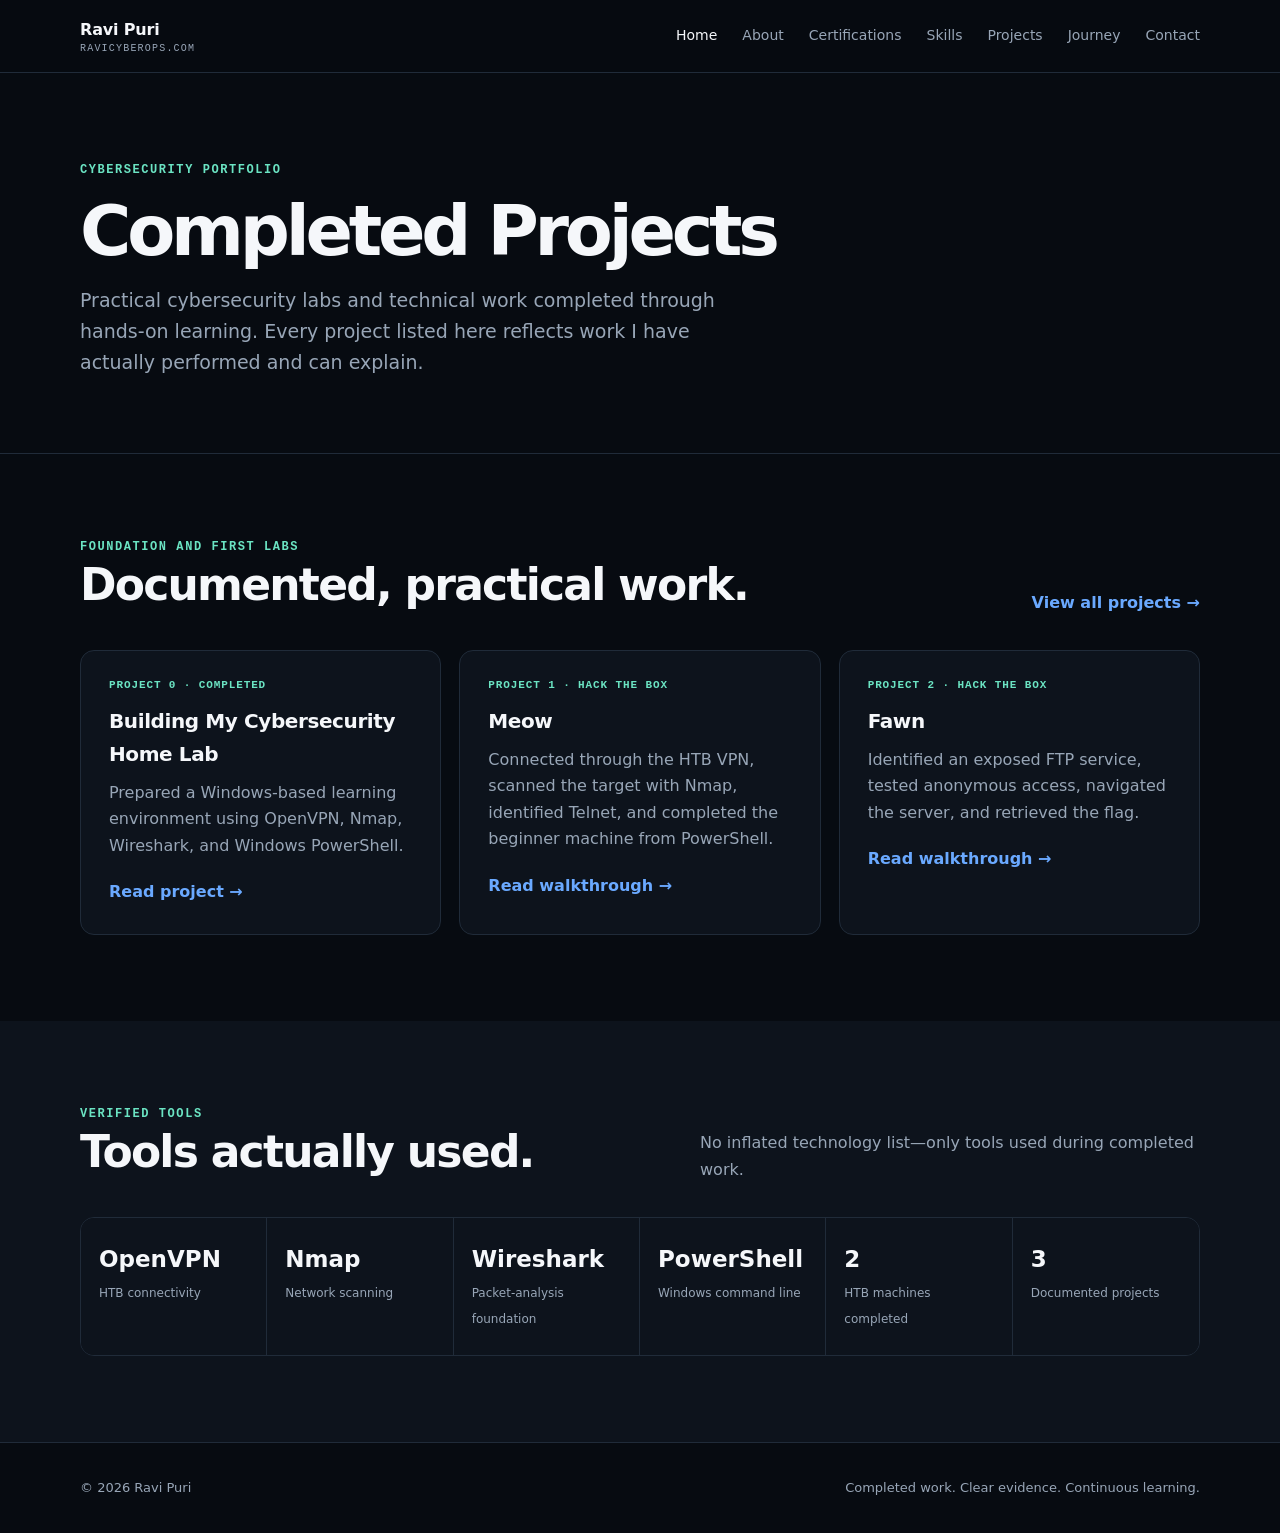
==== commit 76be1825: "Refocus homepage on completed cybersecurity projects" ====
--- a/index.html
+++ b/index.html
@@ -1,6 +1 @@
-<!doctype html><html lang="en"><head><meta charset="utf-8"><meta name="viewport" content="width=device-width,initial-scale=1"><meta name="description" content="Ravi Puri's cybersecurity portfolio: verified certifications, hands-on labs, and practical projects."><meta property="og:title" content="Ravi Puri | Cybersecurity Portfolio"><meta property="og:description" content="Disciplined learning, verified certifications, hands-on labs, and practical projects."><meta property="og:url" content="https://ravicyberops.com"><meta name="theme-color" content="#070b11"><title>Ravi Puri | Cybersecurity Portfolio</title><link rel="stylesheet" href="/assets/site.css"><link rel="stylesheet" href="/assets/headshot-fallback.css"></head><body><a class="skip" href="#main">Skip to content</a>
-<header class="site-header"><nav class="wrap nav" aria-label="Primary"><a class="brand" href="/">Ravi Puri<small>ravicyberops.com</small></a><button class="menu" aria-expanded="false" aria-controls="navlinks">Menu</button><div class="nav-links" id="navlinks"><a aria-current="page" href="/">Home</a><a href="/about/">About</a><a href="/certifications/">Certifications</a><a href="/skills/">Skills</a><a href="/projects/">Projects</a><a href="/journey/">Journey</a><a href="/contact/">Contact</a></div></nav></header>
-<main id="main"><section class="hero"><div class="wrap hero-grid"><div><div class="eyebrow">Cybersecurity portfolio</div><h1>Ravi <span>Puri</span></h1><p class="mission">I am building a career in cybersecurity through disciplined learning, verified certifications, hands-on labs, and practical projects. Every certification, lab, and project on this site reflects real progress and a commitment to continuous improvement.</p><div class="actions"><a class="btn" href="/certifications/">View certifications</a><a class="btn secondary" href="/projects/">Explore projects</a></div></div><figure class="portrait"><img src="/assets/ravi-puri-headshot.jpg" alt="Ravi Puri" width="900" height="1100"></figure></div></section>
-<section class="section alt"><div class="wrap"><div class="section-head"><div><div class="kicker">Current progress</div><h2>Learning in public.</h2></div><p>Practical milestones from verified coursework and hands-on security training.</p></div><div class="stats"><div class="stat"><strong>2</strong><span>Completed credentials</span></div><div class="stat"><strong>8</strong><span>TryHackMe rooms</span></div><div class="stat"><strong>Top 50%</strong><span>TryHackMe rank</span></div><div class="stat"><strong>6 days</strong><span>Learning streak</span></div><div class="stat"><strong>2</strong><span>Badges</span></div><div class="stat"><strong>18</strong><span>Gems</span></div></div></div></section>
-<section class="section"><div class="wrap"><div class="section-head"><div><div class="kicker">Featured evidence</div><h2>Work that can be reviewed.</h2></div><a class="card-link" href="/projects/">All projects →</a></div><div class="grid"><article class="card"><div class="meta">Published investigation</div><h3>Windows Intrusion Analysis</h3><p>An evidence-led reconstruction of a compromise using Windows event logs and Sysmon telemetry.</p><a class="card-link" href="/log-analysis/windows-logging-for-soc/">Read case study →</a></article><article class="card"><div class="meta">Completed · July 2026</div><h3>Computer Hardware Basics</h3><p>Per Scholas through Cisco Networking Academy.</p><a class="card-link" href="/certifications/computer-hardware-basics/">View credential →</a></article><article class="card"><div class="meta">TryHackMe · ravipurirj</div><h3>Hands-on security labs</h3><p>Eight rooms completed with a six-day learning streak and two earned badges.</p><a class="card-link" href="https://tryhackme.com/p/ravipurirj" target="_blank" rel="noopener">Public profile →</a></article></div></div></section></main>
-<footer><div class="wrap foot"><span>© 2026 Ravi Puri</span><span>Always learning. Always building. Always improving.</span></div></footer><script src="/assets/site.js"></script></body></html>
+<!doctype html><html lang="en"><head><meta charset="utf-8"><meta name="viewport" content="width=device-width,initial-scale=1"><meta name="description" content="Ravi Puri's cybersecurity portfolio featuring completed hands-on labs and verified learning."><meta property="og:title" content="Ravi Puri | Cybersecurity Portfolio"><meta property="og:description" content="Completed cybersecurity labs, practical projects, and verified learning."><meta property="og:url" content="https://ravicyberops.com"><meta name="theme-color" content="#070b11"><title>Ravi Puri | Cybersecurity Portfolio</title><link rel="stylesheet" href="/assets/site.css"></head><body><a class="skip" href="#main">Skip to content</a><header class="site-header"><nav class="wrap nav" aria-label="Primary"><a class="brand" href="/">Ravi Puri<small>ravicyberops.com</small></a><button class="menu" aria-expanded="false" aria-controls="navlinks">Menu</button><div class="nav-links" id="navlinks"><a aria-current="page" href="/">Home</a><a href="/about/">About</a><a href="/certifications/">Certifications</a><a href="/skills/">Skills</a><a href="/projects/">Projects</a><a href="/journey/">Journey</a><a href="/contact/">Contact</a></div></nav></header><main id="main"><section class="page-hero"><div class="wrap"><div class="eyebrow">Cybersecurity portfolio</div><h1>Completed Projects</h1><p>Practical cybersecurity labs and technical work completed through hands-on learning. Every project listed here reflects work I have actually performed and can explain.</p></div></section><section class="section"><div class="wrap"><div class="section-head"><div><div class="kicker">Foundation and first labs</div><h2>Documented, practical work.</h2></div><a class="card-link" href="/projects/">View all projects →</a></div><div class="grid"><article class="card"><div class="meta">Project 0 · Completed</div><h3>Building My Cybersecurity Home Lab</h3><p>Prepared a Windows-based learning environment using OpenVPN, Nmap, Wireshark, and Windows PowerShell.</p><a class="card-link" href="/projects/home-lab/">Read project →</a></article><article class="card"><div class="meta">Project 1 · Hack The Box</div><h3>Meow</h3><p>Connected through the HTB VPN, scanned the target with Nmap, identified Telnet, and completed the beginner machine from PowerShell.</p><a class="card-link" href="/projects/htb-meow/">Read walkthrough →</a></article><article class="card"><div class="meta">Project 2 · Hack The Box</div><h3>Fawn</h3><p>Identified an exposed FTP service, tested anonymous access, navigated the server, and retrieved the flag.</p><a class="card-link" href="/projects/htb-fawn/">Read walkthrough →</a></article></div></div></section><section class="section alt"><div class="wrap"><div class="section-head"><div><div class="kicker">Verified tools</div><h2>Tools actually used.</h2></div><p>No inflated technology list—only tools used during completed work.</p></div><div class="stats"><div class="stat"><strong>OpenVPN</strong><span>HTB connectivity</span></div><div class="stat"><strong>Nmap</strong><span>Network scanning</span></div><div class="stat"><strong>Wireshark</strong><span>Packet-analysis foundation</span></div><div class="stat"><strong>PowerShell</strong><span>Windows command line</span></div><div class="stat"><strong>2</strong><span>HTB machines completed</span></div><div class="stat"><strong>3</strong><span>Documented projects</span></div></div></div></section></main><footer><div class="wrap foot"><span>© 2026 Ravi Puri</span><span>Completed work. Clear evidence. Continuous learning.</span></div></footer><script src="/assets/site.js"></script></body></html>
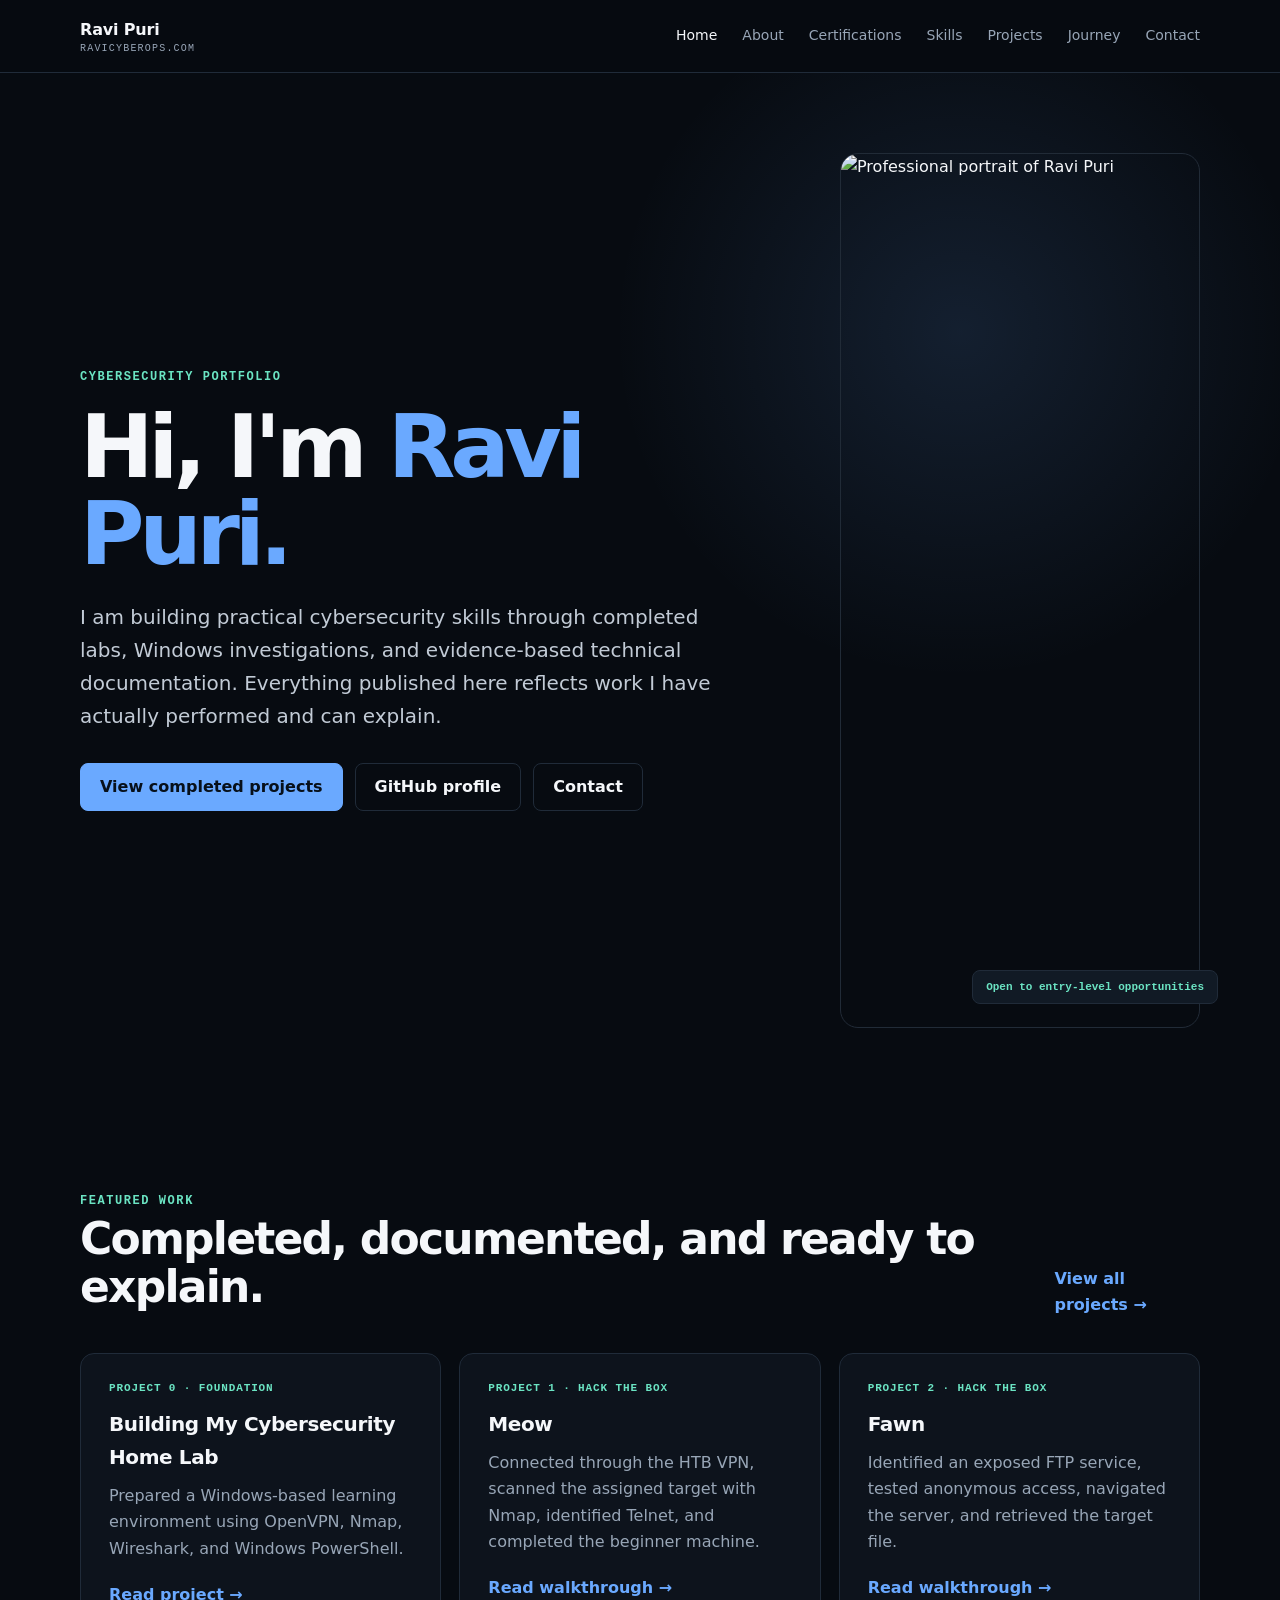
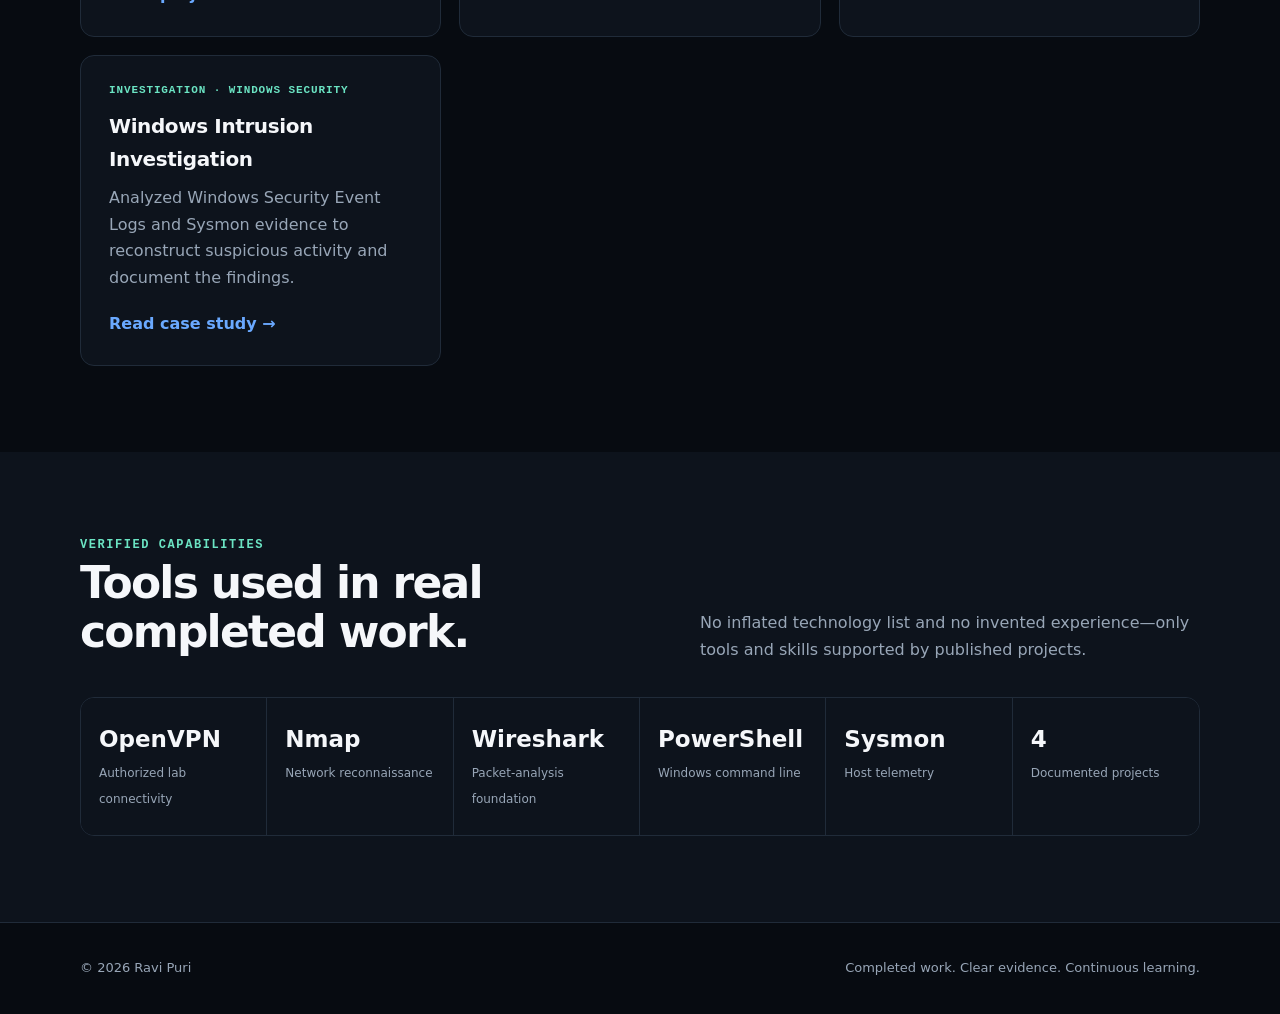
==== commit c81415cf: "Restore portrait and redesign portfolio homepage" ====
--- a/index.html
+++ b/index.html
@@ -1 +1,126 @@
-<!doctype html><html lang="en"><head><meta charset="utf-8"><meta name="viewport" content="width=device-width,initial-scale=1"><meta name="description" content="Ravi Puri's cybersecurity portfolio featuring completed hands-on labs and verified learning."><meta property="og:title" content="Ravi Puri | Cybersecurity Portfolio"><meta property="og:description" content="Completed cybersecurity labs, practical projects, and verified learning."><meta property="og:url" content="https://ravicyberops.com"><meta name="theme-color" content="#070b11"><title>Ravi Puri | Cybersecurity Portfolio</title><link rel="stylesheet" href="/assets/site.css"></head><body><a class="skip" href="#main">Skip to content</a><header class="site-header"><nav class="wrap nav" aria-label="Primary"><a class="brand" href="/">Ravi Puri<small>ravicyberops.com</small></a><button class="menu" aria-expanded="false" aria-controls="navlinks">Menu</button><div class="nav-links" id="navlinks"><a aria-current="page" href="/">Home</a><a href="/about/">About</a><a href="/certifications/">Certifications</a><a href="/skills/">Skills</a><a href="/projects/">Projects</a><a href="/journey/">Journey</a><a href="/contact/">Contact</a></div></nav></header><main id="main"><section class="page-hero"><div class="wrap"><div class="eyebrow">Cybersecurity portfolio</div><h1>Completed Projects</h1><p>Practical cybersecurity labs and technical work completed through hands-on learning. Every project listed here reflects work I have actually performed and can explain.</p></div></section><section class="section"><div class="wrap"><div class="section-head"><div><div class="kicker">Foundation and first labs</div><h2>Documented, practical work.</h2></div><a class="card-link" href="/projects/">View all projects →</a></div><div class="grid"><article class="card"><div class="meta">Project 0 · Completed</div><h3>Building My Cybersecurity Home Lab</h3><p>Prepared a Windows-based learning environment using OpenVPN, Nmap, Wireshark, and Windows PowerShell.</p><a class="card-link" href="/projects/home-lab/">Read project →</a></article><article class="card"><div class="meta">Project 1 · Hack The Box</div><h3>Meow</h3><p>Connected through the HTB VPN, scanned the target with Nmap, identified Telnet, and completed the beginner machine from PowerShell.</p><a class="card-link" href="/projects/htb-meow/">Read walkthrough →</a></article><article class="card"><div class="meta">Project 2 · Hack The Box</div><h3>Fawn</h3><p>Identified an exposed FTP service, tested anonymous access, navigated the server, and retrieved the flag.</p><a class="card-link" href="/projects/htb-fawn/">Read walkthrough →</a></article></div></div></section><section class="section alt"><div class="wrap"><div class="section-head"><div><div class="kicker">Verified tools</div><h2>Tools actually used.</h2></div><p>No inflated technology list—only tools used during completed work.</p></div><div class="stats"><div class="stat"><strong>OpenVPN</strong><span>HTB connectivity</span></div><div class="stat"><strong>Nmap</strong><span>Network scanning</span></div><div class="stat"><strong>Wireshark</strong><span>Packet-analysis foundation</span></div><div class="stat"><strong>PowerShell</strong><span>Windows command line</span></div><div class="stat"><strong>2</strong><span>HTB machines completed</span></div><div class="stat"><strong>3</strong><span>Documented projects</span></div></div></div></section></main><footer><div class="wrap foot"><span>© 2026 Ravi Puri</span><span>Completed work. Clear evidence. Continuous learning.</span></div></footer><script src="/assets/site.js"></script></body></html>+<!doctype html>
+<html lang="en">
+<head>
+  <meta charset="utf-8">
+  <meta name="viewport" content="width=device-width,initial-scale=1">
+  <meta name="description" content="Ravi Puri's evidence-based cybersecurity portfolio featuring completed labs, Windows investigations, and practical security learning.">
+  <meta property="og:title" content="Ravi Puri | Cybersecurity Portfolio">
+  <meta property="og:description" content="Completed cybersecurity labs, practical projects, and verified learning.">
+  <meta property="og:url" content="https://ravicyberops.com">
+  <meta name="theme-color" content="#070b11">
+  <title>Ravi Puri | Cybersecurity Portfolio</title>
+  <link rel="stylesheet" href="/assets/site.css">
+</head>
+<body>
+  <a class="skip" href="#main">Skip to content</a>
+
+  <header class="site-header">
+    <nav class="wrap nav" aria-label="Primary">
+      <a class="brand" href="/">Ravi Puri<small>ravicyberops.com</small></a>
+      <button class="menu" aria-expanded="false" aria-controls="navlinks">Menu</button>
+      <div class="nav-links" id="navlinks">
+        <a aria-current="page" href="/">Home</a>
+        <a href="/about/">About</a>
+        <a href="/certifications/">Certifications</a>
+        <a href="/skills/">Skills</a>
+        <a href="/projects/">Projects</a>
+        <a href="/journey/">Journey</a>
+        <a href="/contact/">Contact</a>
+      </div>
+    </nav>
+  </header>
+
+  <main id="main">
+    <section class="hero">
+      <div class="wrap hero-grid">
+        <div>
+          <div class="eyebrow">Cybersecurity portfolio</div>
+          <h1>Hi, I'm <span>Ravi Puri.</span></h1>
+          <p class="mission">I am building practical cybersecurity skills through completed labs, Windows investigations, and evidence-based technical documentation. Everything published here reflects work I have actually performed and can explain.</p>
+          <div class="actions">
+            <a class="btn" href="/projects/">View completed projects</a>
+            <a class="btn secondary" href="https://github.com/RJCYBER01" rel="noopener">GitHub profile</a>
+            <a class="btn secondary" href="/contact/">Contact</a>
+          </div>
+        </div>
+
+        <div class="portrait">
+          <img src="https://avatars.githubusercontent.com/u/299189979?v=4" alt="Professional portrait of Ravi Puri" width="700" height="875">
+        </div>
+      </div>
+    </section>
+
+    <section class="section">
+      <div class="wrap">
+        <div class="section-head">
+          <div>
+            <div class="kicker">Featured work</div>
+            <h2>Completed, documented, and ready to explain.</h2>
+          </div>
+          <a class="card-link" href="/projects/">View all projects →</a>
+        </div>
+
+        <div class="grid">
+          <article class="card">
+            <div class="meta">Project 0 · Foundation</div>
+            <h3>Building My Cybersecurity Home Lab</h3>
+            <p>Prepared a Windows-based learning environment using OpenVPN, Nmap, Wireshark, and Windows PowerShell.</p>
+            <a class="card-link" href="/projects/home-lab/">Read project →</a>
+          </article>
+
+          <article class="card">
+            <div class="meta">Project 1 · Hack The Box</div>
+            <h3>Meow</h3>
+            <p>Connected through the HTB VPN, scanned the assigned target with Nmap, identified Telnet, and completed the beginner machine.</p>
+            <a class="card-link" href="/projects/htb-meow/">Read walkthrough →</a>
+          </article>
+
+          <article class="card">
+            <div class="meta">Project 2 · Hack The Box</div>
+            <h3>Fawn</h3>
+            <p>Identified an exposed FTP service, tested anonymous access, navigated the server, and retrieved the target file.</p>
+            <a class="card-link" href="/projects/htb-fawn/">Read walkthrough →</a>
+          </article>
+
+          <article class="card">
+            <div class="meta">Investigation · Windows Security</div>
+            <h3>Windows Intrusion Investigation</h3>
+            <p>Analyzed Windows Security Event Logs and Sysmon evidence to reconstruct suspicious activity and document the findings.</p>
+            <a class="card-link" href="/log-analysis/windows-logging-for-soc/">Read case study →</a>
+          </article>
+        </div>
+      </div>
+    </section>
+
+    <section class="section alt">
+      <div class="wrap">
+        <div class="section-head">
+          <div>
+            <div class="kicker">Verified capabilities</div>
+            <h2>Tools used in real completed work.</h2>
+          </div>
+          <p>No inflated technology list and no invented experience—only tools and skills supported by published projects.</p>
+        </div>
+
+        <div class="stats">
+          <div class="stat"><strong>OpenVPN</strong><span>Authorized lab connectivity</span></div>
+          <div class="stat"><strong>Nmap</strong><span>Network reconnaissance</span></div>
+          <div class="stat"><strong>Wireshark</strong><span>Packet-analysis foundation</span></div>
+          <div class="stat"><strong>PowerShell</strong><span>Windows command line</span></div>
+          <div class="stat"><strong>Sysmon</strong><span>Host telemetry</span></div>
+          <div class="stat"><strong>4</strong><span>Documented projects</span></div>
+        </div>
+      </div>
+    </section>
+  </main>
+
+  <footer>
+    <div class="wrap foot">
+      <span>© 2026 Ravi Puri</span>
+      <span>Completed work. Clear evidence. Continuous learning.</span>
+    </div>
+  </footer>
+
+  <script src="/assets/site.js"></script>
+</body>
+</html>
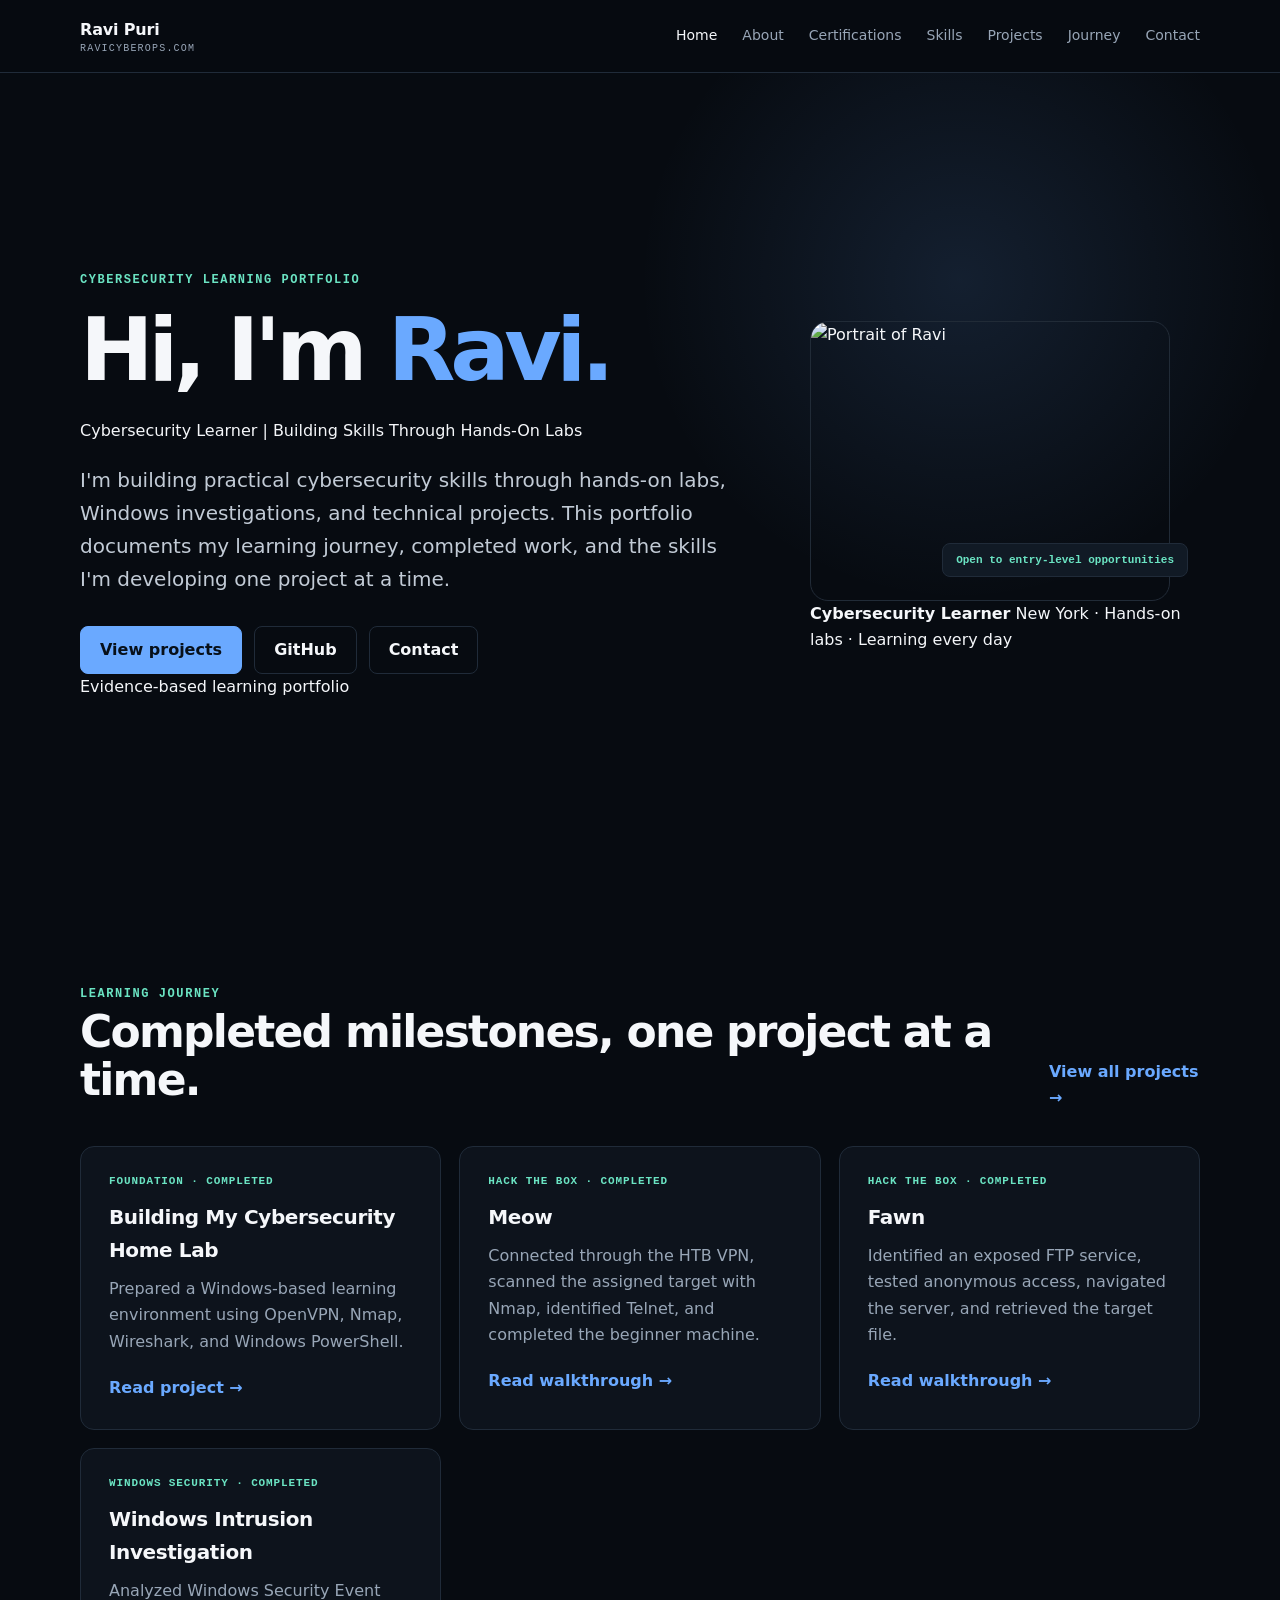
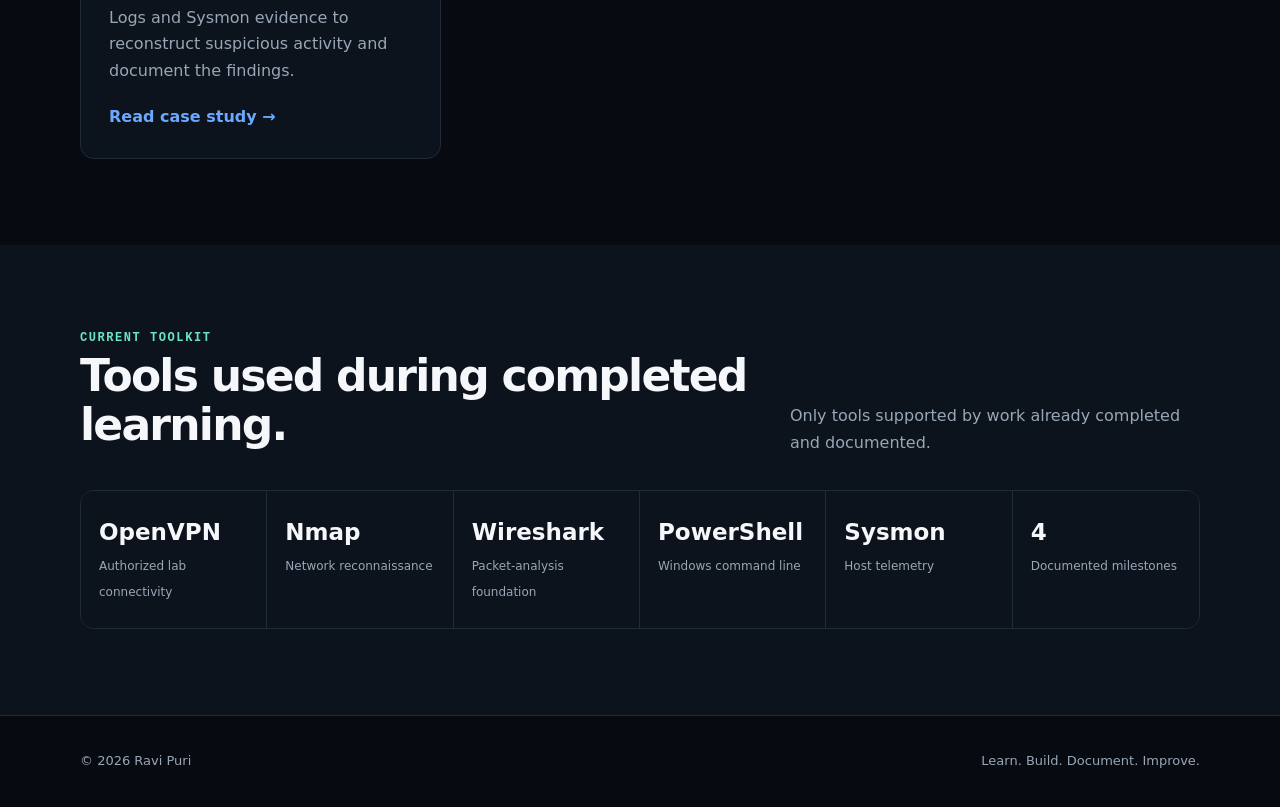
==== commit 710d204f: "Refine homepage as a cybersecurity learning journey" ====
--- a/index.html
+++ b/index.html
@@ -3,12 +3,12 @@
 <head>
   <meta charset="utf-8">
   <meta name="viewport" content="width=device-width,initial-scale=1">
-  <meta name="description" content="Ravi Puri's evidence-based cybersecurity portfolio featuring completed labs, Windows investigations, and practical security learning.">
-  <meta property="og:title" content="Ravi Puri | Cybersecurity Portfolio">
-  <meta property="og:description" content="Completed cybersecurity labs, practical projects, and verified learning.">
+  <meta name="description" content="Ravi's cybersecurity learning portfolio featuring completed labs, Windows investigations, and practical technical projects.">
+  <meta property="og:title" content="Ravi | Cybersecurity Learning Portfolio">
+  <meta property="og:description" content="A documented cybersecurity learning journey built through hands-on labs and completed projects.">
   <meta property="og:url" content="https://ravicyberops.com">
   <meta name="theme-color" content="#070b11">
-  <title>Ravi Puri | Cybersecurity Portfolio</title>
+  <title>Ravi | Cybersecurity Learning Portfolio</title>
   <link rel="stylesheet" href="/assets/site.css">
 </head>
 <body>
@@ -34,18 +34,24 @@
     <section class="hero">
       <div class="wrap hero-grid">
         <div>
-          <div class="eyebrow">Cybersecurity portfolio</div>
-          <h1>Hi, I'm <span>Ravi Puri.</span></h1>
-          <p class="mission">I am building practical cybersecurity skills through completed labs, Windows investigations, and evidence-based technical documentation. Everything published here reflects work I have actually performed and can explain.</p>
+          <div class="eyebrow">Cybersecurity learning portfolio</div>
+          <h1>Hi, I'm <span>Ravi.</span></h1>
+          <p class="hero-subtitle">Cybersecurity Learner | Building Skills Through Hands-On Labs</p>
+          <p class="mission">I'm building practical cybersecurity skills through hands-on labs, Windows investigations, and technical projects. This portfolio documents my learning journey, completed work, and the skills I'm developing one project at a time.</p>
           <div class="actions">
-            <a class="btn" href="/projects/">View completed projects</a>
-            <a class="btn secondary" href="https://github.com/RJCYBER01" rel="noopener">GitHub profile</a>
+            <a class="btn" href="/projects/">View projects</a>
+            <a class="btn secondary" href="https://github.com/RJCYBER01" rel="noopener">GitHub</a>
             <a class="btn secondary" href="/contact/">Contact</a>
           </div>
+          <div class="evidence-badge"><span aria-hidden="true"></span> Evidence-based learning portfolio</div>
         </div>
 
-        <div class="portrait">
-          <img src="https://avatars.githubusercontent.com/u/299189979?v=4" alt="Professional portrait of Ravi Puri" width="700" height="875">
+        <div class="portrait-card">
+          <div class="portrait">
+            <img src="https://avatars.githubusercontent.com/u/299189979?v=4" alt="Portrait of Ravi" width="280" height="280">
+          </div>
+          <strong>Cybersecurity Learner</strong>
+          <span>New York · Hands-on labs · Learning every day</span>
         </div>
       </div>
     </section>
@@ -54,36 +60,36 @@
       <div class="wrap">
         <div class="section-head">
           <div>
-            <div class="kicker">Featured work</div>
-            <h2>Completed, documented, and ready to explain.</h2>
+            <div class="kicker">Learning journey</div>
+            <h2>Completed milestones, one project at a time.</h2>
           </div>
           <a class="card-link" href="/projects/">View all projects →</a>
         </div>
 
         <div class="grid">
           <article class="card">
-            <div class="meta">Project 0 · Foundation</div>
+            <div class="meta">Foundation · Completed</div>
             <h3>Building My Cybersecurity Home Lab</h3>
             <p>Prepared a Windows-based learning environment using OpenVPN, Nmap, Wireshark, and Windows PowerShell.</p>
             <a class="card-link" href="/projects/home-lab/">Read project →</a>
           </article>
 
           <article class="card">
-            <div class="meta">Project 1 · Hack The Box</div>
+            <div class="meta">Hack The Box · Completed</div>
             <h3>Meow</h3>
             <p>Connected through the HTB VPN, scanned the assigned target with Nmap, identified Telnet, and completed the beginner machine.</p>
             <a class="card-link" href="/projects/htb-meow/">Read walkthrough →</a>
           </article>
 
           <article class="card">
-            <div class="meta">Project 2 · Hack The Box</div>
+            <div class="meta">Hack The Box · Completed</div>
             <h3>Fawn</h3>
             <p>Identified an exposed FTP service, tested anonymous access, navigated the server, and retrieved the target file.</p>
             <a class="card-link" href="/projects/htb-fawn/">Read walkthrough →</a>
           </article>
 
           <article class="card">
-            <div class="meta">Investigation · Windows Security</div>
+            <div class="meta">Windows Security · Completed</div>
             <h3>Windows Intrusion Investigation</h3>
             <p>Analyzed Windows Security Event Logs and Sysmon evidence to reconstruct suspicious activity and document the findings.</p>
             <a class="card-link" href="/log-analysis/windows-logging-for-soc/">Read case study →</a>
@@ -96,10 +102,10 @@
       <div class="wrap">
         <div class="section-head">
           <div>
-            <div class="kicker">Verified capabilities</div>
-            <h2>Tools used in real completed work.</h2>
+            <div class="kicker">Current toolkit</div>
+            <h2>Tools used during completed learning.</h2>
           </div>
-          <p>No inflated technology list and no invented experience—only tools and skills supported by published projects.</p>
+          <p>Only tools supported by work already completed and documented.</p>
         </div>
 
         <div class="stats">
@@ -108,7 +114,7 @@
           <div class="stat"><strong>Wireshark</strong><span>Packet-analysis foundation</span></div>
           <div class="stat"><strong>PowerShell</strong><span>Windows command line</span></div>
           <div class="stat"><strong>Sysmon</strong><span>Host telemetry</span></div>
-          <div class="stat"><strong>4</strong><span>Documented projects</span></div>
+          <div class="stat"><strong>4</strong><span>Documented milestones</span></div>
         </div>
       </div>
     </section>
@@ -117,7 +123,7 @@
   <footer>
     <div class="wrap foot">
       <span>© 2026 Ravi Puri</span>
-      <span>Completed work. Clear evidence. Continuous learning.</span>
+      <span>Learn. Build. Document. Improve.</span>
     </div>
   </footer>
 
